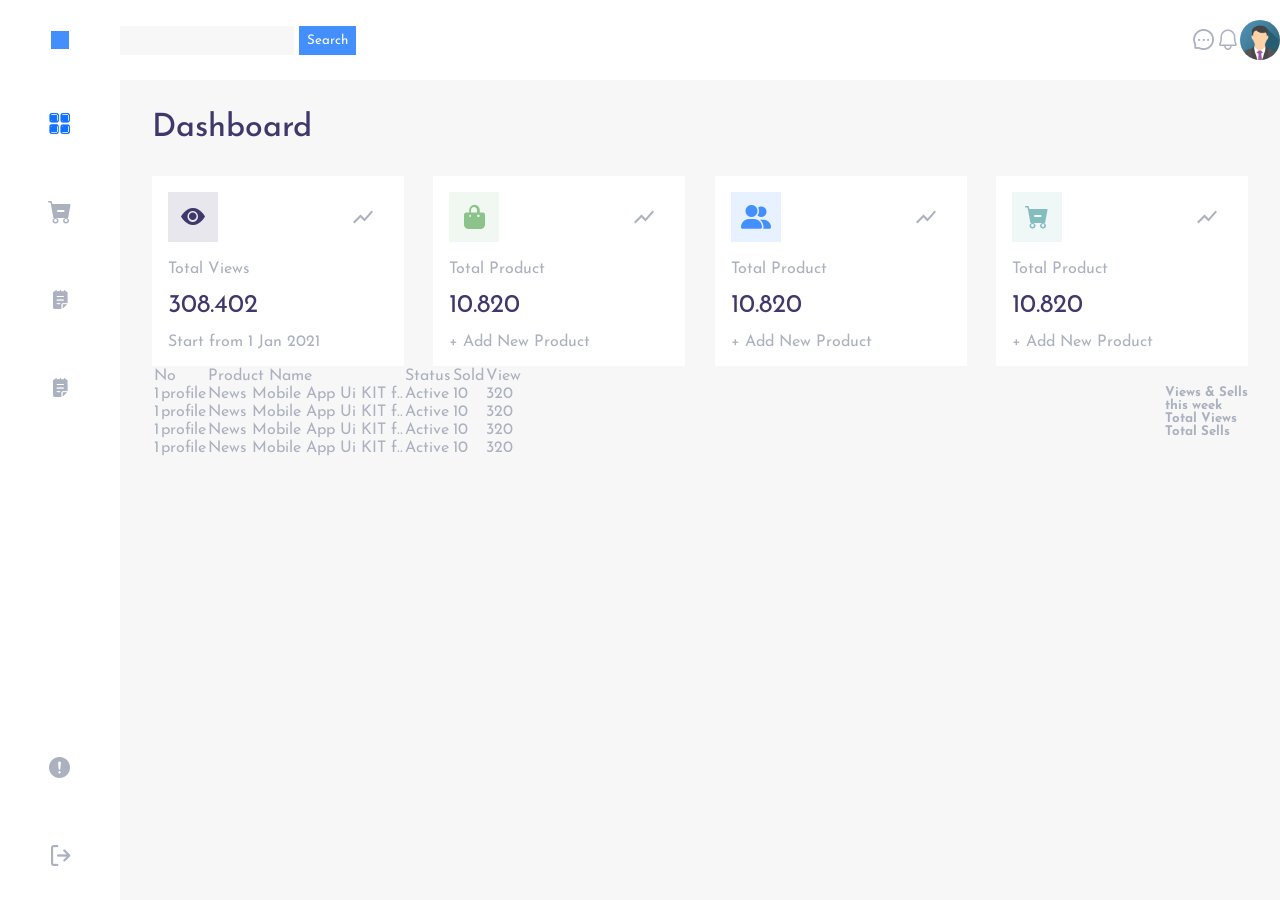
==== scss/index.html @ 27026cfd "feat:scss dashboard" ====
<!DOCTYPE html>
<html lang="en">

<head>
    <meta charset="UTF-8">
    <meta http-equiv="X-UA-Compatible" content="IE=edge">
    <meta name="viewport" content="width=device-width, initial-scale=1.0">
    <title>Scss</title>
    <link rel="stylesheet" href="./assets/icons/style.css">
    <link rel="stylesheet" href="./assets/css/style.css">

</head>

<body>
    <div class="container h-100 w-100 colum overflow-hidden">
        <!-- header:start -->
        <header class="header row align-center space-between">
            <div class="header-brand row align-center">
                <div class="logo row align-center justify-center">
                    <span class="icons icon-stop2"></span>
                </div>
                <div class="search">
                    <div class="search-input">
                        <input type="search" class="input">
                        <button class="button search-button" type="button">Search</button>
                    </div>
                </div>
            </div>
            <div class="header-profile row align-center">
                <span class="icons icon-message"></span>
                <span class="icons icon-bell"></span>
                <figure class="avtar overflow-hidden row align-center">
                    <img src="./assets/images/img_avatar.png" alt="user_profile">
                </figure>
                <span></span>
            </div>
        </header>
        <!-- header:start -->

        <div class="content-wrapper flex-grow-1 row">
            <!-- sidebar:start -->  
            <input type="checkbox" id="chekbox" style="display: none;">
            <aside class="sidebar h-100">
                <!-- navbar:start -->
                <nav class="navbar colum align-center space-between h-100">
                    <ul class="navbar-itmes flex-grow-1 w-100">
                        <li class="list-item">
                            <a href="#"  class="nav-link">
                                <span class="icons icon-radix-icons_dashboard"></span>
                            </a>
                        </li>
                        <li class="list-item">
                            <a href="#"  class="nav-link">
                                <span class="icons icon-cart"></span>
                            </a>
                        </li>
                        <li class="list-item">
                            <a href="#"  class="nav-link">
                                <span class="icons icon-notepad"></span>
                            </a>
                        </li>
                        <li class="list-item">
                            <a href="#"  class="nav-link">
                                <span class="icons icon-notepad"></span>
                            </a>
                        </li>
                    </ul>
                    <ul class="sign-out ">
                        <li>
                            <a href="#"  class="nav-link">
                                <span class="icons icon-ep_warning-filled"></span>
                            </a>
                        </li>
                        <li>
                            <a href="#"  class="nav-link">
                                <span class="icons icon-sign-out"></span>
                            </a>
                        </li>
                    </ul>
                </nav>
                <!-- navbar:end -->


            </aside>
            <!-- sidebar:end -->

            <!-- main:start -->
            <div class="main-content flex-grow-1 colum">
                <h2 class="title">Dashboard</h2>
                <!-- card-view-start -->
                <div class="card-view row align-center space-between wrap">
                    <!-- card1:start -->
                    <div class="card-wrapper">
                        <div class="row align-center space-between">
                            <span class="card-icon icon-bi_eye-fill icon-secondary">

                            </span>
                            <span class="card-icon icon-show_chart">
                                
                            </span>
                        </div>
                        <h5 class="card-title">
                            Total Views
                        </h5>
                        <h3 class="card-counter">
                            308.402
                        </h3>
                        <p class="card-details">
                            Start from 1 Jan 2021 
                        </p>
                    </div>
                    <!-- card1:end -->
                    
                    <!-- card2:start -->
                    <div class="card-wrapper">
                        <div class="row align-center space-between">
                            <span class="card-icon icon-shopping-bag icon-warning">

                            </span>
                            <span class="card-icon icon-show_chart">
                                
                            </span>
                        </div>
                        <h5 class="card-title">
                            Total Product
                        </h5>
                        <h3 class="card-counter">
                            10.820
                        </h3>
                        <p class="card-details">
                           + Add New Product
                        </p>
                    </div>
                    <!-- card2:end -->

                    <!-- card3:start -->
                    <div class="card-wrapper">
                        <div class="row align-center space-between">
                            <span class="card-icon icon-user-group icon-success ">

                            </span>
                            <span class="card-icon icon-show_chart">
                                
                            </span>
                        </div>
                        <h5 class="card-title">
                            Total Product
                        </h5>
                        <h3 class="card-counter">
                            10.820
                        </h3>
                        <p class="card-details">
                           + Add New Product
                        </p>
                    </div>
                    <!-- card3:end -->

                    <!-- card4:start -->
                    <div class="card-wrapper">
                        <div class="row align-center space-between">
                            <span class="card-icon icon-cart icon-info">

                            </span>
                            <span class="card-icon icon-show_chart">
                                
                            </span>
                        </div>
                        <h5 class="card-title">
                            Total Product
                        </h5>
                        <h3 class="card-counter">
                            10.820
                        </h3>
                        <p class="card-details">
                            + Add New Product
                        </p>
                    </div>
                    <!-- card4:end -->
                </div>
                <!-- card-view-end -->

                <!-- analysis-view-start -->
                <div class="analysis-view row align-center space-between">
                    <!-- table:start -->
                    <div class="table">
                        <table>
                            <thead>
                                <tr>
                                    <td colspan="2">No</td>
                                    <td>Product Name</td>
                                    <td>Status</td>
                                    <td>Sold</td>
                                    <td>View</td>
                                </tr>
                            </thead>
                            <tbody>
                                <tr>
                                    <td>1</td>
                                    <td>profile</td>
                                    <td>News Mobile App Ui KIT f..</td>
                                    <td>Active</td>
                                    <td>10</td>
                                    <td>320</td>
                                </tr>
                                <tr>
                                    <td>1</td>
                                    <td>profile</td>
                                    <td>News Mobile App Ui KIT f..</td>
                                    <td>Active</td>
                                    <td>10</td>
                                    <td>320</td>
                                </tr>
                                <tr>
                                    <td>1</td>
                                    <td>profile</td>
                                    <td>News Mobile App Ui KIT f..</td>
                                    <td>Active</td>
                                    <td>10</td>
                                    <td>320</td>
                                </tr>
                                <tr>
                                    <td>1</td>
                                    <td>profile</td>
                                    <td>News Mobile App Ui KIT f..</td>
                                    <td>Active</td>
                                    <td>10</td>
                                    <td>320</td>
                                </tr>
                            </tbody>
                        </table>
                    </div>
                    <!-- table:end -->
                    <div class="analysis-graph">
                        <div class="graph-details">
                            <h5>Views & Sells</h5>
                            <h5>this week</h5>
                        </div> 
                        <div class="graph-info">
                            <h5><span></span>Total Views</h5>
                            <h5><span></span>Total Sells</h5>
                        </div>  
                        <div class="graph-display row">
                            <div class="line"></div>
                            <div class="line"></div>
                            <div class="line"></div>
                            <div class="line"></div>
                            <div class="line"></div>
                            <div class="line"></div>
                            <div class="line"></div>
                        </div> 
                    </div>


                </div>
                <!-- analysis-view-end -->

            </div>
            <!-- main:end -->
        </div>

    </div>
</body>

</html>
---- scss/assets/icons/style.css ----
@font-face {
  font-family: 'app';
  src:  url('fonts/app.eot?m1hwdb');
  src:  url('fonts/app.eot?m1hwdb#iefix') format('embedded-opentype'),
    url('fonts/app.ttf?m1hwdb') format('truetype'),
    url('fonts/app.woff?m1hwdb') format('woff'),
    url('fonts/app.svg?m1hwdb#app') format('svg');
  font-weight: normal;
  font-style: normal;
  font-display: block;
}

[class^="icon-"], [class*=" icon-"] {
  /* use !important to prevent issues with browser extensions that change fonts */
  font-family: 'app' !important;
  speak: never;
  font-style: normal;
  font-weight: normal;
  font-variant: normal;
  text-transform: none;
  line-height: 1;

  /* Better Font Rendering =========== */
  -webkit-font-smoothing: antialiased;
  -moz-osx-font-smoothing: grayscale;
}

.icon-bell:before {
  content: "\e901";
}
.icon-bi_eye-fill:before {
  content: "\e902";
}
.icon-cart:before {
  content: "\e903";
}
.icon-ci_settings-filled:before {
  content: "\e904";
}
.icon-ep_warning-filled:before {
  content: "\e905";
}
.icon-message:before {
  content: "\e906";
}
.icon-notepad:before {
  content: "\e907";
}
.icon-radix-icons_dashboard:before {
  content: "\e908";
  color: #1271ff;
}
.icon-shopping-bag:before {
  content: "\e909";
}
.icon-sign-out:before {
  content: "\e90a";
}
.icon-user-group:before {
  content: "\e90b";
}
.icon-show_chart:before {
  content: "\e900";
}
.icon-stop2:before {
  content: "\ea1e";
}
---- scss/assets/css/style.css ----
@import url("https://fonts.googleapis.com/css2?family=Josefin+Sans:wght@400;500;700&display=swap");
*, ::after, ::before {
  margin: 0;
  padding: 0;
  -webkit-box-sizing: border-box;
          box-sizing: border-box;
}

html, body {
  height: 100%;
  width: 100%;
}

body {
  font-family: "Josefin Sans", sans-serif;
  font-size: 1rem;
  color: #abb1bf;
  font-weight: 400;
}

ul {
  padding: 0;
  list-style: none;
}

ul a {
  text-decoration: none;
}

.row {
  display: -webkit-box;
  display: -ms-flexbox;
  display: flex;
  -webkit-box-orient: horizontal;
  -webkit-box-direction: normal;
      -ms-flex-direction: row;
          flex-direction: row;
}

.colum {
  display: -webkit-box;
  display: -ms-flexbox;
  display: flex;
  -webkit-box-orient: vertical;
  -webkit-box-direction: normal;
      -ms-flex-direction: column;
          flex-direction: column;
}

.align-center {
  -webkit-box-align: center;
      -ms-flex-align: center;
          align-items: center;
}

.justify-center {
  -webkit-box-pack: center;
      -ms-flex-pack: center;
          justify-content: center;
}

.space-between {
  -webkit-box-pack: justify;
      -ms-flex-pack: justify;
          justify-content: space-between;
}

.flex-grow-1 {
  -webkit-box-flex: 1;
      -ms-flex-positive: 1;
          flex-grow: 1;
}

.wrap {
  -ms-flex-wrap: wrap;
      flex-wrap: wrap;
}

.h-100 {
  height: 100%;
}

.w-100 {
  width: 100%;
}

.mb-1 {
  margin-bottom: 1rem;
}

.overflow-hidden {
  overflow: hidden;
}

.vertical-scroll {
  overflow-x: hidden;
  overflow-y: auto;
}

.horizontal-scroll {
  overflow-y: hidden;
  overflow-x: auto;
}

.text-primary {
  color: #abb1bf;
}

.text-secondary {
  color: #3f386c;
}

.text-white {
  color: #ffffff;
}

.text-success {
  color: #438ffe;
}

.text-info {
  color: #83bdbe;
}

.text-warning {
  color: #8bc38a;
}

.icon-primary {
  color: #abb1bf;
  background-color: rgba(171, 177, 191, 0.12);
}

.icon-secondary {
  color: #3f386c;
  background-color: rgba(63, 56, 108, 0.12);
}

.icon-white {
  color: #ffffff;
  background-color: rgba(255, 255, 255, 0.12);
}

.icon-success {
  color: #438ffe;
  background-color: rgba(67, 143, 254, 0.12);
}

.icon-info {
  color: #83bdbe;
  background-color: rgba(131, 189, 190, 0.12);
}

.icon-warning {
  color: #8bc38a;
  background-color: rgba(139, 195, 138, 0.12);
}

.button {
  color: #ffffff;
  background-color: #438ffe;
  padding: 0.5rem;
  border-radius: 0;
  border: none;
  font-family: "Josefin Sans", sans-serif;
}

.input {
  padding: 0.5rem;
  border: none;
  background-color: #f7f7f7;
  font-family: "Josefin Sans", sans-serif;
}

.input:focus-visible {
  outline: none;
}

.card-wrapper {
  width: 23%;
  padding: 1rem;
  background-color: #ffffff;
}

.card-wrapper .card-icon {
  display: -webkit-box;
  display: -ms-flexbox;
  display: flex;
  -webkit-box-align: center;
      -ms-flex-align: center;
          align-items: center;
  -webkit-box-pack: center;
      -ms-flex-pack: center;
          justify-content: center;
  font-size: 1.5rem;
  height: 50px;
  width: 50px;
  margin-bottom: 1.2rem;
}

.card-wrapper .card-title {
  font-size: 1rem;
  color: #abb1bf;
  font-weight: 400;
  margin-bottom: 1rem;
}

.card-wrapper .card-counter {
  font-size: 1.6rem;
  font-weight: 400;
  color: #3f386c;
  margin-bottom: 1rem;
}

.header {
  height: 80px;
  background-color: #ffffff;
}

.header .logo {
  width: 120px;
  color: #438ffe;
}

.header .avtar {
  height: 40px;
  width: 40px;
  border-radius: 50%;
}

.header .avtar img {
  height: 100%;
  width: auto;
}

.header .icons {
  font-size: 1.5rem;
}

.main-content {
  background-color: #f7f7f7;
  padding: 2rem;
}

.main-content .title {
  font-size: 2rem;
  font-weight: 500;
  color: #3f386c;
  margin-bottom: 2rem;
}

.sidebar {
  -ms-flex-preferred-size: 120px;
      flex-basis: 120px;
}

.sidebar .nav-link {
  display: -webkit-box;
  display: -ms-flexbox;
  display: flex;
  -webkit-box-align: center;
      -ms-flex-align: center;
          align-items: center;
  -webkit-box-pack: center;
      -ms-flex-pack: center;
          justify-content: center;
  padding: 2rem 0rem;
}

.sidebar .icons {
  color: #abb1bf;
  font-size: 1.5rem;
}
/*# sourceMappingURL=style.css.map */
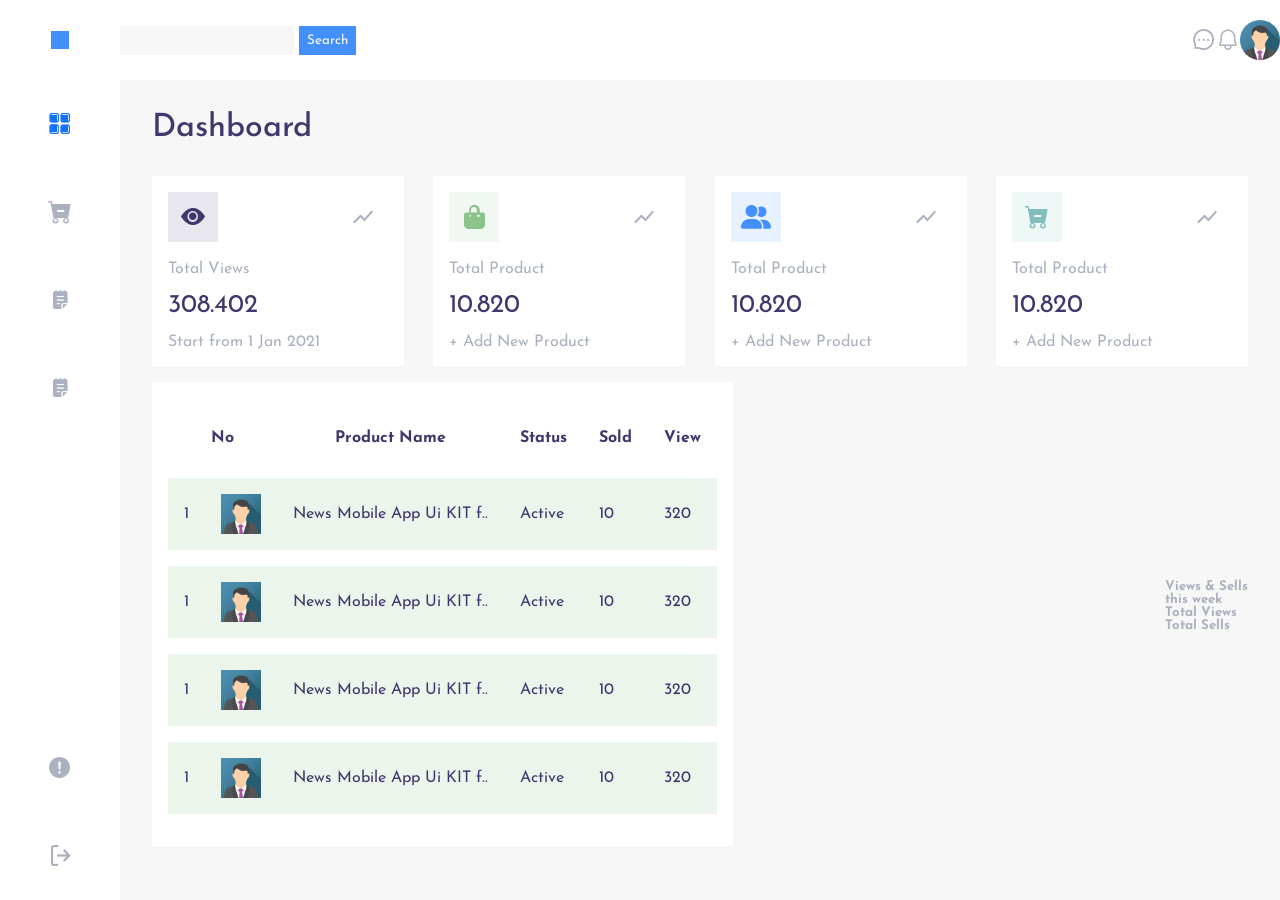
==== commit 1a7f7148: "feat:scss dashboard" ====
--- a/scss/index.html
+++ b/scss/index.html
@@ -37,13 +37,13 @@
         </header>
         <!-- header:start -->
 
-        <div class="content-wrapper flex-grow-1 row">
+        <div class="content-wrapper flex-grow-1 row overflow-hidden">
             <!-- sidebar:start -->  
             <input type="checkbox" id="chekbox" style="display: none;">
             <aside class="sidebar h-100">
                 <!-- navbar:start -->
-                <nav class="navbar colum align-center space-between h-100">
-                    <ul class="navbar-itmes flex-grow-1 w-100">
+                <nav class="navbar colum align-center space-between h-100 ">
+                    <ul class="navbar-itmes flex-grow-1 w-100 vertical-scroll">
                         <li class="list-item">
                             <a href="#"  class="nav-link">
                                 <span class="icons icon-radix-icons_dashboard"></span>
@@ -85,7 +85,7 @@
             <!-- sidebar:end -->
 
             <!-- main:start -->
-            <div class="main-content flex-grow-1 colum">
+            <div class="main-content flex-grow-1 colum vertical-scroll">
                 <h2 class="title">Dashboard</h2>
                 <!-- card-view-start -->
                 <div class="card-view row align-center space-between wrap">
@@ -180,47 +180,47 @@
                 <!-- card-view-end -->
 
                 <!-- analysis-view-start -->
-                <div class="analysis-view row align-center space-between">
+                <div class="analysis-view row align-center space-between vertical-scroll">
                     <!-- table:start -->
-                    <div class="table">
-                        <table>
-                            <thead>
-                                <tr>
-                                    <td colspan="2">No</td>
-                                    <td>Product Name</td>
-                                    <td>Status</td>
-                                    <td>Sold</td>
-                                    <td>View</td>
+                    <div>
+                        <table class="table">
+                            <thead class="heading">
+                                <tr>
+                                    <th colspan="2">No</th>
+                                    <th>Product Name</th>
+                                    <th>Status</th>
+                                    <th>Sold</th>
+                                    <th>View</th>
                                 </tr>
                             </thead>
                             <tbody>
                                 <tr>
                                     <td>1</td>
-                                    <td>profile</td>
-                                    <td>News Mobile App Ui KIT f..</td>
-                                    <td>Active</td>
-                                    <td>10</td>
-                                    <td>320</td>
-                                </tr>
-                                <tr>
-                                    <td>1</td>
-                                    <td>profile</td>
-                                    <td>News Mobile App Ui KIT f..</td>
-                                    <td>Active</td>
-                                    <td>10</td>
-                                    <td>320</td>
-                                </tr>
-                                <tr>
-                                    <td>1</td>
-                                    <td>profile</td>
-                                    <td>News Mobile App Ui KIT f..</td>
-                                    <td>Active</td>
-                                    <td>10</td>
-                                    <td>320</td>
-                                </tr>
-                                <tr>
-                                    <td>1</td>
-                                    <td>profile</td>
+                                    <td ><figure class="cell-profile"><img src="./assets/images/img_avatar.png" alt="user_profile"></figure></td>
+                                    <td>News Mobile App Ui KIT f..</td>
+                                    <td>Active</td>
+                                    <td>10</td>
+                                    <td>320</td>
+                                </tr>
+                                <tr>
+                                    <td>1</td>
+                                    <td ><figure class="cell-profile"><img src="./assets/images/img_avatar.png" alt="user_profile"></figure></td>
+                                    <td>News Mobile App Ui KIT f..</td>
+                                    <td>Active</td>
+                                    <td>10</td>
+                                    <td>320</td>
+                                </tr>
+                                <tr>
+                                    <td>1</td>
+                                    <td ><figure class="cell-profile"><img src="./assets/images/img_avatar.png" alt="user_profile"></figure></td>
+                                    <td>News Mobile App Ui KIT f..</td>
+                                    <td>Active</td>
+                                    <td>10</td>
+                                    <td>320</td>
+                                </tr>
+                                <tr>
+                                    <td>1</td>
+                                    <td ><figure class="cell-profile"><img src="./assets/images/img_avatar.png" alt="user_profile"></figure></td>
                                     <td>News Mobile App Ui KIT f..</td>
                                     <td>Active</td>
                                     <td>10</td>
--- a/scss/assets/css/style.css
+++ b/scss/assets/css/style.css
@@ -212,6 +212,34 @@
   margin-bottom: 1rem;
 }
 
+.table {
+  margin-top: 1rem;
+  color: #3f386c;
+  background-color: #ffffff;
+  padding: 1rem;
+  border-radius: 0;
+  border-spacing: 0 1rem;
+}
+
+.table th, .table td {
+  padding: 1rem;
+}
+
+.table td {
+  background-color: rgba(139, 195, 138, 0.16);
+}
+
+.table .cell-profile {
+  height: 40px;
+  width: 40px;
+  overflow: hidden;
+}
+
+.table .cell-profile img {
+  max-width: 100%;
+  height: auto;
+}
+
 .header {
   height: 80px;
   background-color: #ffffff;
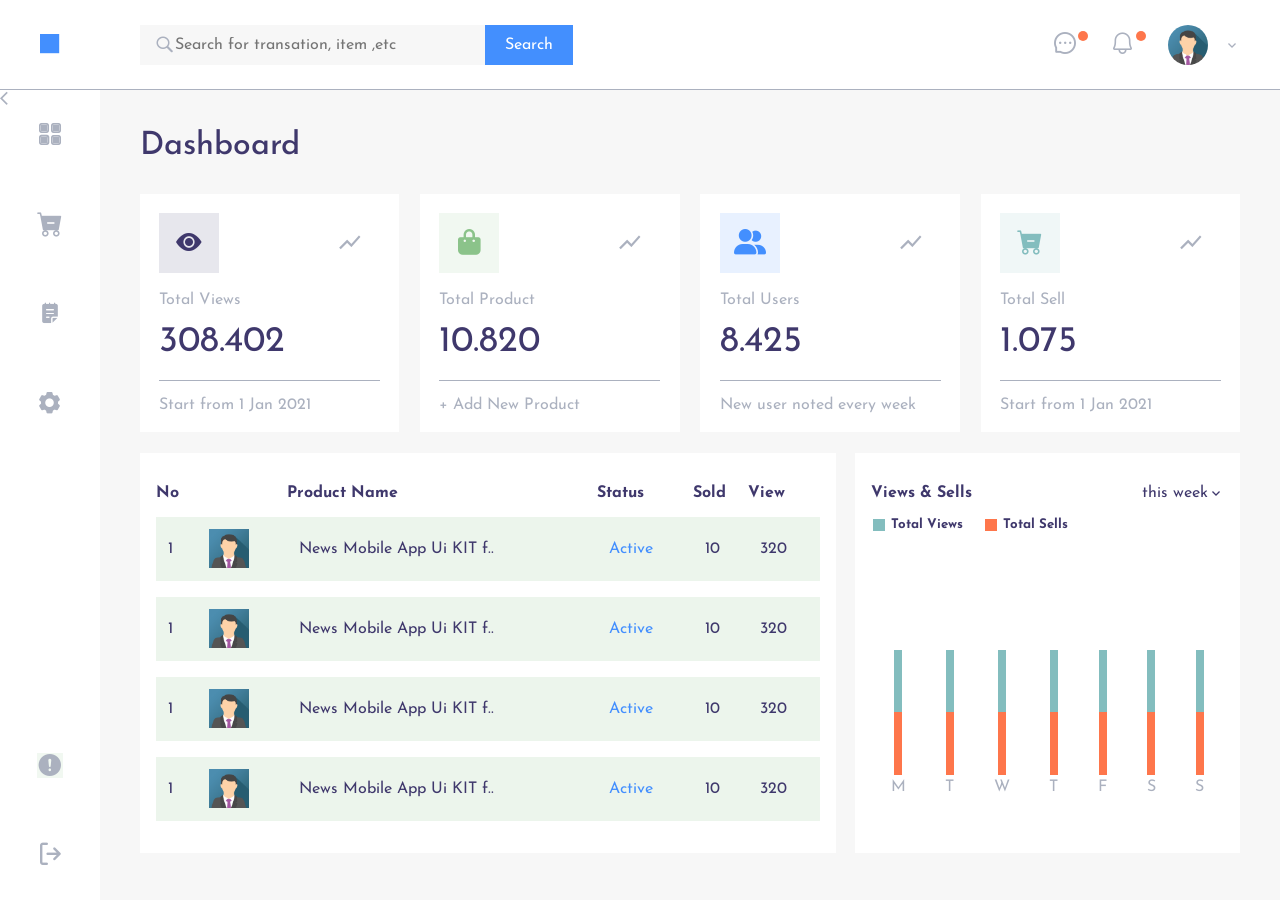
==== commit a059380c: "feat:dashboard-scss" ====
--- a/scss/index.html
+++ b/scss/index.html
@@ -12,67 +12,74 @@
 </head>
 
 <body>
-    <div class="container h-100 w-100 colum overflow-hidden">
+    <div class="main-wrapper h-100 w-100 colum overflow-hidden">
         <!-- header:start -->
-        <header class="header row align-center space-between">
-            <div class="header-brand row align-center">
-                <div class="logo row align-center justify-center">
-                    <span class="icons icon-stop2"></span>
+        <header class="header row align-center">
+            <div class="header-brand row align-center logo justify-center">
+                <span class="icons icon-stop2"></span>
+            </div>
+            <div class="header-content row align-center space-between flex-grow-1">
+                <div class="search">
+                    <div class="search-input row align-center">
+                        <span class="search-icon icon-search"></span>
+                        <input type="search" class="input" placeholder="Search for transation, item ,etc ">
+                        <button class="button search-button" type="button">Search</button>
+                    </div>
                 </div>
-                <div class="search">
-                    <div class="search-input">
-                        <input type="search" class="input">
-                        <button class="button search-button" type="button">Search</button>
-                    </div>
+                <div class="header-profile row align-center">
+                    <a href="#" class="notification">
+                        <span class="icons icon-message"></span>
+                    </a>
+                    <a href="#" class="notification">
+                        <span class="icons icon-bell"></span>
+                    </a>
+                    <figure class="avtar overflow-hidden row align-center">
+                        <img src="./assets/images/img_avatar.png" alt="user_profile">
+                    </figure>
+                    <span class="icon-keyboard_arrow_down"></span>
                 </div>
             </div>
-            <div class="header-profile row align-center">
-                <span class="icons icon-message"></span>
-                <span class="icons icon-bell"></span>
-                <figure class="avtar overflow-hidden row align-center">
-                    <img src="./assets/images/img_avatar.png" alt="user_profile">
-                </figure>
-                <span></span>
-            </div>
+
         </header>
         <!-- header:start -->
 
         <div class="content-wrapper flex-grow-1 row overflow-hidden">
-            <!-- sidebar:start -->  
+            <!-- sidebar:start -->
             <input type="checkbox" id="chekbox" style="display: none;">
             <aside class="sidebar h-100">
+                <label class="click-toggle" for="chekbox"><span class="icon-arrow_back"></span></label>
                 <!-- navbar:start -->
                 <nav class="navbar colum align-center space-between h-100 ">
                     <ul class="navbar-itmes flex-grow-1 w-100 vertical-scroll">
                         <li class="list-item">
-                            <a href="#"  class="nav-link">
-                                <span class="icons icon-radix-icons_dashboard"></span>
+                            <a href="#" class="nav-link">
+                                <span class="icons icon-dashboard-brand"></span>
                             </a>
                         </li>
                         <li class="list-item">
-                            <a href="#"  class="nav-link">
+                            <a href="#" class="nav-link">
                                 <span class="icons icon-cart"></span>
                             </a>
                         </li>
                         <li class="list-item">
-                            <a href="#"  class="nav-link">
+                            <a href="#" class="nav-link">
                                 <span class="icons icon-notepad"></span>
                             </a>
                         </li>
                         <li class="list-item">
-                            <a href="#"  class="nav-link">
-                                <span class="icons icon-notepad"></span>
+                            <a href="#" class="nav-link">
+                                <span class="icons icon-settings"></span>
                             </a>
                         </li>
                     </ul>
                     <ul class="sign-out ">
                         <li>
-                            <a href="#"  class="nav-link">
-                                <span class="icons icon-ep_warning-filled"></span>
+                            <a href="#" class="nav-link">
+                                <span class="icons icon-warning"></span>
                             </a>
                         </li>
                         <li>
-                            <a href="#"  class="nav-link">
+                            <a href="#" class="nav-link">
                                 <span class="icons icon-sign-out"></span>
                             </a>
                         </li>
@@ -88,105 +95,114 @@
             <div class="main-content flex-grow-1 colum vertical-scroll">
                 <h2 class="title">Dashboard</h2>
                 <!-- card-view-start -->
-                <div class="card-view row align-center space-between wrap">
+                <div class="card-view row align-center wrap">
                     <!-- card1:start -->
                     <div class="card-wrapper">
-                        <div class="row align-center space-between">
-                            <span class="card-icon icon-bi_eye-fill icon-secondary">
-
-                            </span>
-                            <span class="card-icon icon-show_chart">
-                                
-                            </span>
+                        <div class="card card-secondary">
+                            <div class="row align-center space-between">
+                                <span class="card-icon icon-eye icon-secondary">
+
+                                </span>
+                                <span class="card-icon icon-show_chart">
+
+                                </span>
+                            </div>
+                            <h5 class="card-title">
+                                Total Views
+                            </h5>
+                            <h3 class="card-counter">
+                                308.402
+                            </h3>
+                            <p class="card-details">
+                                Start from 1 Jan 2021
+                            </p>
                         </div>
-                        <h5 class="card-title">
-                            Total Views
-                        </h5>
-                        <h3 class="card-counter">
-                            308.402
-                        </h3>
-                        <p class="card-details">
-                            Start from 1 Jan 2021 
-                        </p>
                     </div>
                     <!-- card1:end -->
-                    
+
                     <!-- card2:start -->
                     <div class="card-wrapper">
-                        <div class="row align-center space-between">
-                            <span class="card-icon icon-shopping-bag icon-warning">
-
-                            </span>
-                            <span class="card-icon icon-show_chart">
-                                
-                            </span>
+                        <div class="card card-warning">
+                            <div class="row align-center space-between">
+                                <span class="card-icon icon-shopping-bag icon-warning">
+
+                                </span>
+                                <span class="card-icon icon-show_chart">
+
+                                </span>
+                            </div>
+                            <h5 class="card-title">
+                                Total Product
+                            </h5>
+                            <h3 class="card-counter">
+                                10.820
+                            </h3>
+                            <p class="card-details">
+                                + Add New Product
+                            </p>
                         </div>
-                        <h5 class="card-title">
-                            Total Product
-                        </h5>
-                        <h3 class="card-counter">
-                            10.820
-                        </h3>
-                        <p class="card-details">
-                           + Add New Product
-                        </p>
                     </div>
                     <!-- card2:end -->
 
                     <!-- card3:start -->
                     <div class="card-wrapper">
-                        <div class="row align-center space-between">
-                            <span class="card-icon icon-user-group icon-success ">
-
-                            </span>
-                            <span class="card-icon icon-show_chart">
-                                
-                            </span>
+                        <div class="card card-success">
+                            <div class="row align-center space-between">
+                                <span class="card-icon icon-user-group icon-success ">
+
+                                </span>
+                                <span class="card-icon icon-show_chart">
+
+                                </span>
+                            </div>
+                            <h5 class="card-title">
+                                Total Users
+                            </h5>
+                            <h3 class="card-counter">
+                                8.425
+                            </h3>
+                            <p class="card-details">
+                                New user noted every week
+                            </p>
                         </div>
-                        <h5 class="card-title">
-                            Total Product
-                        </h5>
-                        <h3 class="card-counter">
-                            10.820
-                        </h3>
-                        <p class="card-details">
-                           + Add New Product
-                        </p>
                     </div>
                     <!-- card3:end -->
 
                     <!-- card4:start -->
                     <div class="card-wrapper">
-                        <div class="row align-center space-between">
-                            <span class="card-icon icon-cart icon-info">
-
-                            </span>
-                            <span class="card-icon icon-show_chart">
-                                
-                            </span>
+                        <div class="card card-info">
+                            <div class="row align-center space-between">
+                                <span class="card-icon icon-cart icon-info">
+
+                                </span>
+                                <span class="card-icon icon-show_chart">
+
+                                </span>
+                            </div>
+                            <h5 class="card-title">
+                                Total Sell
+                            </h5>
+                            <h3 class="card-counter">
+                                1.075
+                            </h3>
+                            <p class="card-details">
+                                Start from 1 Jan 2021
+                            </p>
                         </div>
-                        <h5 class="card-title">
-                            Total Product
-                        </h5>
-                        <h3 class="card-counter">
-                            10.820
-                        </h3>
-                        <p class="card-details">
-                            + Add New Product
-                        </p>
                     </div>
                     <!-- card4:end -->
                 </div>
                 <!-- card-view-end -->
 
                 <!-- analysis-view-start -->
-                <div class="analysis-view row align-center space-between vertical-scroll">
+                <div class="analysis-view row vertical-scroll w-100">
                     <!-- table:start -->
-                    <div>
-                        <table class="table">
+                    <div class="table-inner">
+                        <table class="table w-100">
                             <thead class="heading">
                                 <tr>
-                                    <th colspan="2">No</th>
+                                    <th>No</th>
+                                    <th></th>
                                     <th>Product Name</th>
                                     <th>Status</th>
                                     <th>Sold</th>
@@ -196,33 +212,45 @@
                             <tbody>
                                 <tr>
                                     <td>1</td>
-                                    <td ><figure class="cell-profile"><img src="./assets/images/img_avatar.png" alt="user_profile"></figure></td>
+                                    <td>
+                                        <figure class="cell-profile"><img src="./assets/images/img_avatar.png"
+                                                alt="user_profile"></figure>
+                                    </td>
                                     <td>News Mobile App Ui KIT f..</td>
-                                    <td>Active</td>
+                                    <td class="active">Active</td>
                                     <td>10</td>
                                     <td>320</td>
                                 </tr>
                                 <tr>
                                     <td>1</td>
-                                    <td ><figure class="cell-profile"><img src="./assets/images/img_avatar.png" alt="user_profile"></figure></td>
+                                    <td>
+                                        <figure class="cell-profile"><img src="./assets/images/img_avatar.png"
+                                                alt="user_profile"></figure>
+                                    </td>
                                     <td>News Mobile App Ui KIT f..</td>
-                                    <td>Active</td>
+                                    <td class="active">Active</td>
                                     <td>10</td>
                                     <td>320</td>
                                 </tr>
                                 <tr>
                                     <td>1</td>
-                                    <td ><figure class="cell-profile"><img src="./assets/images/img_avatar.png" alt="user_profile"></figure></td>
+                                    <td>
+                                        <figure class="cell-profile"><img src="./assets/images/img_avatar.png"
+                                                alt="user_profile"></figure>
+                                    </td>
                                     <td>News Mobile App Ui KIT f..</td>
-                                    <td>Active</td>
+                                    <td class="active">Active</td>
                                     <td>10</td>
                                     <td>320</td>
                                 </tr>
                                 <tr>
                                     <td>1</td>
-                                    <td ><figure class="cell-profile"><img src="./assets/images/img_avatar.png" alt="user_profile"></figure></td>
+                                    <td>
+                                        <figure class="cell-profile"><img src="./assets/images/img_avatar.png"
+                                                alt="user_profile"></figure>
+                                    </td>
                                     <td>News Mobile App Ui KIT f..</td>
-                                    <td>Active</td>
+                                    <td class="active">Active</td>
                                     <td>10</td>
                                     <td>320</td>
                                 </tr>
@@ -230,25 +258,66 @@
                         </table>
                     </div>
                     <!-- table:end -->
-                    <div class="analysis-graph">
-                        <div class="graph-details">
-                            <h5>Views & Sells</h5>
-                            <h5>this week</h5>
-                        </div> 
-                        <div class="graph-info">
-                            <h5><span></span>Total Views</h5>
-                            <h5><span></span>Total Sells</h5>
-                        </div>  
-                        <div class="graph-display row">
-                            <div class="line"></div>
-                            <div class="line"></div>
-                            <div class="line"></div>
-                            <div class="line"></div>
-                            <div class="line"></div>
-                            <div class="line"></div>
-                            <div class="line"></div>
-                        </div> 
-                    </div>
+
+                    <!-- statistics:start -->
+                    
+                        <div class="statistics">
+                            <div class="statistics-details row align-center space-between">
+                                <h5 class="details">Views & Sells</h5>
+                                <p class="week-options row align-center">this week <span class="icon-keyboard_arrow_down"></span></p>
+                                
+                            </div>
+                            <div class="statistics-info row align-center">
+                                <div class="info row align-center">
+                                    <span class="icon icon-stop2"></span> 
+                                    <h5>Total Views</h5>
+                                </div>
+                                <div class="info row align-center ">
+                                    <span class="icon icon-stop2"></span>
+                                    <h5>Total Sells</h5>
+                                </div>
+                            </div>
+                            <!-- graph:start     -->
+                            <div class="statistics-graph row">
+                                <div class="grid-line">
+                                    <div class="sell"></div>
+                                    <div class="view"></div>
+                                    <p>M</p>
+                                </div>
+                                <div class="grid-line">
+                                    <div class="sell"></div>
+                                    <div class="view"></div>
+                                    <p>T</p>
+                                </div>
+                                <div class="grid-line">
+                                    <div class="sell"></div>
+                                    <div class="view"></div>
+                                    <p>W</p>
+                                </div>
+                                <div class="grid-line">
+                                    <div class="sell"></div>
+                                    <div class="view"></div>
+                                    <p>T</p>
+                                </div>
+                                <div class="grid-line">
+                                    <div class="sell"></div>
+                                    <div class="view"></div>
+                                    <p>F</p>
+                                </div>
+                                <div class="grid-line">
+                                    <div class="sell"></div>
+                                    <div class="view"></div>
+                                    <p>S</p>
+                                </div>
+                                <div class="grid-line">
+                                    <div class="sell"></div>
+                                    <div class="view"></div>
+                                    <p>S</p>
+                                </div>
+                            </div>
+                            <!-- graph:end     -->
+                        </div>        
+                  <!-- statistics:end -->
 
 
                 </div>
--- a/scss/assets/icons/style.css
+++ b/scss/assets/icons/style.css
@@ -1,10 +1,10 @@
 @font-face {
   font-family: 'app';
-  src:  url('fonts/app.eot?m1hwdb');
-  src:  url('fonts/app.eot?m1hwdb#iefix') format('embedded-opentype'),
-    url('fonts/app.ttf?m1hwdb') format('truetype'),
-    url('fonts/app.woff?m1hwdb') format('woff'),
-    url('fonts/app.svg?m1hwdb#app') format('svg');
+  src:  url('fonts/app.eot?fknw3o');
+  src:  url('fonts/app.eot?fknw3o#iefix') format('embedded-opentype'),
+    url('fonts/app.ttf?fknw3o') format('truetype'),
+    url('fonts/app.woff?fknw3o') format('woff'),
+    url('fonts/app.svg?fknw3o#app') format('svg');
   font-weight: normal;
   font-style: normal;
   font-display: block;
@@ -28,16 +28,16 @@
 .icon-bell:before {
   content: "\e901";
 }
-.icon-bi_eye-fill:before {
+.icon-eye:before {
   content: "\e902";
 }
 .icon-cart:before {
   content: "\e903";
 }
-.icon-ci_settings-filled:before {
+.icon-settings:before {
   content: "\e904";
 }
-.icon-ep_warning-filled:before {
+.icon-warning:before {
   content: "\e905";
 }
 .icon-message:before {
@@ -46,9 +46,8 @@
 .icon-notepad:before {
   content: "\e907";
 }
-.icon-radix-icons_dashboard:before {
+.icon-dashboard-brand:before {
   content: "\e908";
-  color: #1271ff;
 }
 .icon-shopping-bag:before {
   content: "\e909";
@@ -59,6 +58,21 @@
 .icon-user-group:before {
   content: "\e90b";
 }
+.icon-search:before {
+  content: "\e90c";
+}
+.icon-arrow_forward:before {
+  content: "\e90d";
+}
+.icon-arrow_back:before {
+  content: "\e90e";
+}
+.icon-keyboard_arrow_down:before {
+  content: "\e90f";
+}
+.icon-file_download:before {
+  content: "\e910";
+}
 .icon-show_chart:before {
   content: "\e900";
 }
--- a/scss/assets/css/style.css
+++ b/scss/assets/css/style.css
@@ -1,4 +1,9 @@
 @import url("https://fonts.googleapis.com/css2?family=Josefin+Sans:wght@400;500;700&display=swap");
+.card-wrapper .card, .card-wrapper .card .card-icon, .card-wrapper .card .card-title, .card-wrapper .card .card-counter, .sidebar .icons {
+  -webkit-transition: all 0.2s ease-in-out;
+  transition: all 0.2s ease-in-out;
+}
+
 *, ::after, ::before {
   margin: 0;
   padding: 0;
@@ -15,6 +20,7 @@
   font-family: "Josefin Sans", sans-serif;
   font-size: 1rem;
   color: #abb1bf;
+  background-color: #f7f7f7;
   font-weight: 400;
 }
 
@@ -23,8 +29,9 @@
   list-style: none;
 }
 
-ul a {
+a {
   text-decoration: none;
+  color: #abb1bf;
 }
 
 .row {
@@ -110,6 +117,10 @@
   color: #3f386c;
 }
 
+.text-tertiary {
+  color: #f7f7f7;
+}
+
 .text-white {
   color: #ffffff;
 }
@@ -124,6 +135,10 @@
 
 .text-warning {
   color: #8bc38a;
+}
+
+.text-danger {
+  color: #fe764b;
 }
 
 .icon-primary {
@@ -136,6 +151,11 @@
   background-color: rgba(63, 56, 108, 0.12);
 }
 
+.icon-tertiary {
+  color: #f7f7f7;
+  background-color: rgba(247, 247, 247, 0.12);
+}
+
 .icon-white {
   color: #ffffff;
   background-color: rgba(255, 255, 255, 0.12);
@@ -156,20 +176,27 @@
   background-color: rgba(139, 195, 138, 0.12);
 }
 
+.icon-danger {
+  color: #fe764b;
+  background-color: rgba(254, 118, 75, 0.12);
+}
+
 .button {
   color: #ffffff;
   background-color: #438ffe;
-  padding: 0.5rem;
+  padding: 0.75rem 1.25rem;
   border-radius: 0;
   border: none;
   font-family: "Josefin Sans", sans-serif;
+  font-size: 1rem;
 }
 
 .input {
-  padding: 0.5rem;
+  padding: 0.75rem 1.25rem;
   border: none;
   background-color: #f7f7f7;
   font-family: "Josefin Sans", sans-serif;
+  font-size: 1rem;
 }
 
 .input:focus-visible {
@@ -177,12 +204,16 @@
 }
 
 .card-wrapper {
-  width: 23%;
-  padding: 1rem;
+  width: 25%;
+  padding: 0 0.65rem;
+}
+
+.card-wrapper .card {
   background-color: #ffffff;
-}
-
-.card-wrapper .card-icon {
+  padding: 1.2rem;
+}
+
+.card-wrapper .card .card-icon {
   display: -webkit-box;
   display: -ms-flexbox;
   display: flex;
@@ -192,41 +223,168 @@
   -webkit-box-pack: center;
       -ms-flex-pack: center;
           justify-content: center;
-  font-size: 1.5rem;
-  height: 50px;
-  width: 50px;
+  font-size: 1.6rem;
+  height: 60px;
+  width: 60px;
   margin-bottom: 1.2rem;
 }
 
-.card-wrapper .card-title {
+.card-wrapper .card .card-icon:last-child {
+  background-color: transparent;
+}
+
+.card-wrapper .card .card-title {
   font-size: 1rem;
   color: #abb1bf;
   font-weight: 400;
   margin-bottom: 1rem;
 }
 
-.card-wrapper .card-counter {
-  font-size: 1.6rem;
+.card-wrapper .card .card-counter {
+  font-size: 2.25rem;
   font-weight: 400;
   color: #3f386c;
-  margin-bottom: 1rem;
+  padding-bottom: 1.2rem;
+  border-bottom: 0.01rem solid #abb1bf;
+}
+
+.card-wrapper .card .card-details {
+  padding-top: 1rem;
+}
+
+.card-primary:hover {
+  background-color: #abb1bf;
+  color: #ffffff;
+}
+
+.card-primary:hover .card-icon, .card-primary:hover .card-title, .card-primary:hover .card-counter {
+  color: #ffffff;
+  border-color: #ffffff;
+}
+
+.card-primary:hover .card-icon {
+  background-color: rgba(255, 255, 255, 0.12);
+}
+
+.card-secondary:hover {
+  background-color: #3f386c;
+  color: #ffffff;
+}
+
+.card-secondary:hover .card-icon, .card-secondary:hover .card-title, .card-secondary:hover .card-counter {
+  color: #ffffff;
+  border-color: #ffffff;
+}
+
+.card-secondary:hover .card-icon {
+  background-color: rgba(255, 255, 255, 0.12);
+}
+
+.card-tertiary:hover {
+  background-color: #f7f7f7;
+  color: #ffffff;
+}
+
+.card-tertiary:hover .card-icon, .card-tertiary:hover .card-title, .card-tertiary:hover .card-counter {
+  color: #ffffff;
+  border-color: #ffffff;
+}
+
+.card-tertiary:hover .card-icon {
+  background-color: rgba(255, 255, 255, 0.12);
+}
+
+.card-white:hover {
+  background-color: white;
+  color: #ffffff;
+}
+
+.card-white:hover .card-icon, .card-white:hover .card-title, .card-white:hover .card-counter {
+  color: #ffffff;
+  border-color: #ffffff;
+}
+
+.card-white:hover .card-icon {
+  background-color: rgba(255, 255, 255, 0.12);
+}
+
+.card-success:hover {
+  background-color: #438ffe;
+  color: #ffffff;
+}
+
+.card-success:hover .card-icon, .card-success:hover .card-title, .card-success:hover .card-counter {
+  color: #ffffff;
+  border-color: #ffffff;
+}
+
+.card-success:hover .card-icon {
+  background-color: rgba(255, 255, 255, 0.12);
+}
+
+.card-info:hover {
+  background-color: #83bdbe;
+  color: #ffffff;
+}
+
+.card-info:hover .card-icon, .card-info:hover .card-title, .card-info:hover .card-counter {
+  color: #ffffff;
+  border-color: #ffffff;
+}
+
+.card-info:hover .card-icon {
+  background-color: rgba(255, 255, 255, 0.12);
+}
+
+.card-warning:hover {
+  background-color: #8bc38a;
+  color: #ffffff;
+}
+
+.card-warning:hover .card-icon, .card-warning:hover .card-title, .card-warning:hover .card-counter {
+  color: #ffffff;
+  border-color: #ffffff;
+}
+
+.card-warning:hover .card-icon {
+  background-color: rgba(255, 255, 255, 0.12);
+}
+
+.card-danger:hover {
+  background-color: #fe764b;
+  color: #ffffff;
+}
+
+.card-danger:hover .card-icon, .card-danger:hover .card-title, .card-danger:hover .card-counter {
+  color: #ffffff;
+  border-color: #ffffff;
+}
+
+.card-danger:hover .card-icon {
+  background-color: rgba(255, 255, 255, 0.12);
+}
+
+.table-inner {
+  width: 65%;
+  padding-right: 1.2rem;
 }
 
 .table {
-  margin-top: 1rem;
   color: #3f386c;
   background-color: #ffffff;
   padding: 1rem;
   border-radius: 0;
   border-spacing: 0 1rem;
-}
-
-.table th, .table td {
-  padding: 1rem;
+  text-align: left;
 }
 
 .table td {
+  padding: 0.75rem;
   background-color: rgba(139, 195, 138, 0.16);
+}
+
+.table td.active {
+  color: #438ffe;
 }
 
 .table .cell-profile {
@@ -241,12 +399,17 @@
 }
 
 .header {
-  height: 80px;
+  height: 90px;
   background-color: #ffffff;
+  border-bottom: 0.01rem solid #abb1bf;
+}
+
+.header .header-content {
+  padding: 2.5rem;
 }
 
 .header .logo {
-  width: 120px;
+  width: 100px;
   color: #438ffe;
 }
 
@@ -254,6 +417,7 @@
   height: 40px;
   width: 40px;
   border-radius: 50%;
+  margin-right: 1rem;
 }
 
 .header .avtar img {
@@ -261,13 +425,51 @@
   width: auto;
 }
 
+.header .search-input {
+  position: relative;
+}
+
+.header .search-input .search-icon {
+  font-size: 1.5rem;
+  position: absolute;
+  top: 0.5rem;
+  right: auto;
+  bottom: auto;
+  left: 0.75rem;
+}
+
+.header .search-input .input {
+  width: 350px;
+  padding: 0.75rem 1.25rem 0.75rem 2.2rem;
+}
+
+.header .search-input .button {
+  margin-left: -0.3rem;
+}
+
 .header .icons {
-  font-size: 1.5rem;
+  font-size: 1.6rem;
+}
+
+.header .notification {
+  margin-right: 2rem;
+}
+
+.header .notification .icons::after {
+  content: '';
+  height: 10px;
+  width: 10px;
+  border-radius: 50%;
+  background-color: #fe764b;
+  position: absolute;
+  top: auto;
+  right: auto;
+  bottom: auto;
+  left: auto;
 }
 
 .main-content {
-  background-color: #f7f7f7;
-  padding: 2rem;
+  padding: 2.5rem;
 }
 
 .main-content .title {
@@ -277,9 +479,92 @@
   margin-bottom: 2rem;
 }
 
+.card-view {
+  margin: 0rem -0.65rem 1.3rem;
+}
+
+.statistics {
+  width: 35%;
+  padding: 1rem;
+  background-color: #ffffff;
+  padding: 2rem 1rem 1rem 1rem;
+  color: #3f386c;
+}
+
+.statistics-details {
+  padding-bottom: 1rem;
+}
+
+.statistics .details {
+  font-size: 1rem;
+}
+
+.statistics-info {
+  padding-bottom: 1rem;
+}
+
+.statistics-info .info {
+  font-size: 1rem;
+}
+
+.statistics-info .info:first-child {
+  margin-right: 1.25rem;
+}
+
+.statistics-info .info:first-child span {
+  color: #83bdbe;
+  margin-right: 0.25rem;
+}
+
+.statistics-info .info:last-child span {
+  color: #fe764b;
+  margin-right: 0.25rem;
+}
+
+.statistics-graph {
+  max-height: 250px;
+  height: 100%;
+  -ms-flex-pack: distribute;
+      justify-content: space-around;
+}
+
+.statistics-graph .grid-line {
+  display: -webkit-box;
+  display: -ms-flexbox;
+  display: flex;
+  -webkit-box-orient: vertical;
+  -webkit-box-direction: normal;
+      -ms-flex-direction: column;
+          flex-direction: column;
+  -webkit-box-align: center;
+      -ms-flex-align: center;
+          align-items: center;
+  -webkit-box-pack: end;
+      -ms-flex-pack: end;
+          justify-content: flex-end;
+}
+
+.statistics-graph .grid-line .sell, .statistics-graph .grid-line .view {
+  width: 0.5rem;
+  height: 25%;
+  margin: 0rem 0.25rem;
+  background-color: #83bdbe;
+}
+
+.statistics-graph .grid-line .view {
+  background-color: #fe764b;
+}
+
+.statistics-graph .grid-line p {
+  padding: 0.25rem;
+  color: #abb1bf;
+}
+
 .sidebar {
-  -ms-flex-preferred-size: 120px;
-      flex-basis: 120px;
+  -ms-flex-preferred-size: 100px;
+      flex-basis: 100px;
+  background-color: #ffffff;
+  position: relative;
 }
 
 .sidebar .nav-link {
@@ -297,6 +582,18 @@
 
 .sidebar .icons {
   color: #abb1bf;
-  font-size: 1.5rem;
+  font-size: 1.6rem;
+}
+
+.sidebar .icons:hover {
+  color: #438ffe;
+}
+
+.sidebar .click-toggle {
+  position: absolute;
+  top: auto;
+  right: auto;
+  bottom: auto;
+  left: auto;
 }
 /*# sourceMappingURL=style.css.map */
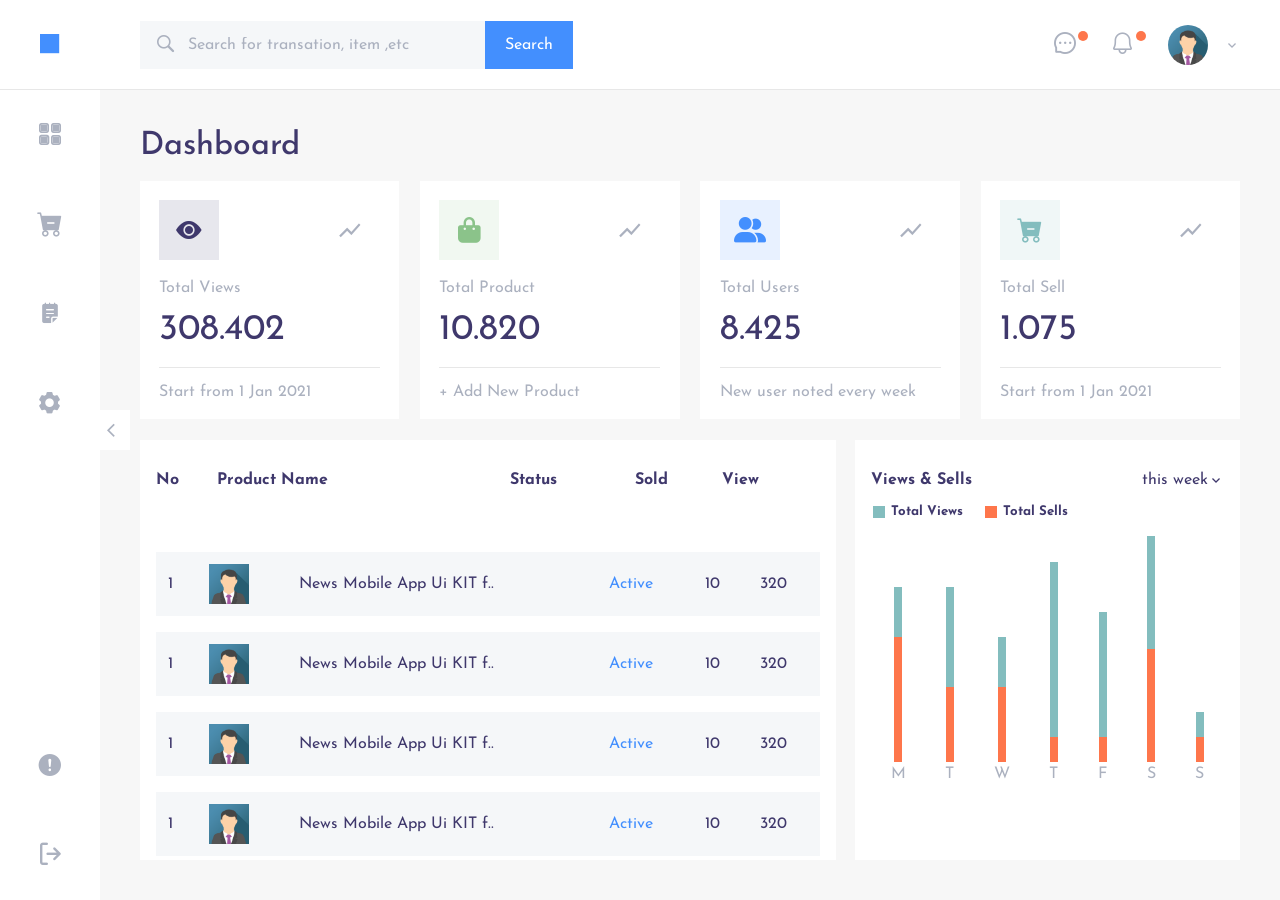
==== commit 6d2c7c8d: "feat:error solve" ====
--- a/scss/index.html
+++ b/scss/index.html
@@ -21,16 +21,16 @@
             <div class="header-content row align-center space-between flex-grow-1">
                 <div class="search">
                     <div class="search-input row align-center">
-                        <span class="search-icon icon-search"></span>
-                        <input type="search" class="input" placeholder="Search for transation, item ,etc ">
+                        <label for="input-search"><span class="search-icon icon-search"></span></label>
+                        <input type="search" class="input" placeholder="Search for transation, item ,etc" id="input-search">
                         <button class="button search-button" type="button">Search</button>
                     </div>
                 </div>
                 <div class="header-profile row align-center">
-                    <a href="#" class="notification">
+                    <a href="#" class="notification nav-link-success">
                         <span class="icons icon-message"></span>
                     </a>
-                    <a href="#" class="notification">
+                    <a href="#" class="notification nav-link-secondary">
                         <span class="icons icon-bell"></span>
                     </a>
                     <figure class="avtar overflow-hidden row align-center">
@@ -47,39 +47,38 @@
             <!-- sidebar:start -->
             <input type="checkbox" id="chekbox" style="display: none;">
             <aside class="sidebar h-100">
-                <label class="click-toggle" for="chekbox"><span class="icon-arrow_back"></span></label>
                 <!-- navbar:start -->
                 <nav class="navbar colum align-center space-between h-100 ">
                     <ul class="navbar-itmes flex-grow-1 w-100 vertical-scroll">
                         <li class="list-item">
-                            <a href="#" class="nav-link">
+                            <a href="#" class="nav-link nav-link-secondary ">
                                 <span class="icons icon-dashboard-brand"></span>
                             </a>
                         </li>
                         <li class="list-item">
-                            <a href="#" class="nav-link">
+                            <a href="#" class="nav-link nav-link-success">
                                 <span class="icons icon-cart"></span>
                             </a>
                         </li>
                         <li class="list-item">
-                            <a href="#" class="nav-link">
+                            <a href="#" class="nav-link nav-link-info">
                                 <span class="icons icon-notepad"></span>
                             </a>
                         </li>
-                        <li class="list-item">
-                            <a href="#" class="nav-link">
+                        <li class="list-item ">
+                            <a href="#" class="nav-link nav-link-warning">
                                 <span class="icons icon-settings"></span>
                             </a>
                         </li>
                     </ul>
-                    <ul class="sign-out ">
+                    <ul class="sign-out navbar-itmes ">
                         <li>
-                            <a href="#" class="nav-link">
-                                <span class="icons icon-warning"></span>
+                            <a href="#" class="nav-link nav-link-success">
+                                <span class="icons icon-warnings"></span>
                             </a>
                         </li>
                         <li>
-                            <a href="#" class="nav-link">
+                            <a href="#" class="nav-link nav-link-danger">
                                 <span class="icons icon-sign-out"></span>
                             </a>
                         </li>
@@ -89,10 +88,12 @@
 
 
             </aside>
+            <label class="click-toggle" for="chekbox"><span class="icon-arrow_back"></span></label>
+
             <!-- sidebar:end -->
 
             <!-- main:start -->
-            <div class="main-content flex-grow-1 colum vertical-scroll">
+            <div class="main-content flex-grow-1 colum">
                 <h2 class="title">Dashboard</h2>
                 <!-- card-view-start -->
                 <div class="card-view row align-center wrap">
@@ -195,7 +196,7 @@
                 <!-- card-view-end -->
 
                 <!-- analysis-view-start -->
-                <div class="analysis-view row vertical-scroll w-100">
+                <div class="analysis-view row w-100 vertical-scroll">
                     <!-- table:start -->
                     <div class="table-inner">
                         <table class="table w-100">
@@ -209,7 +210,9 @@
                                     <th>View</th>
                                 </tr>
                             </thead>
-                            <tbody>
+                        </table>
+                        <table class="table w-100">
+                            <tbody class="vertical-scroll ">
                                 <tr>
                                     <td>1</td>
                                     <td>
@@ -280,38 +283,38 @@
                             <!-- graph:start     -->
                             <div class="statistics-graph row">
                                 <div class="grid-line">
-                                    <div class="sell"></div>
-                                    <div class="view"></div>
+                                    <div class="sell h-20"></div>
+                                    <div class="view h-50"></div>
                                     <p>M</p>
                                 </div>
                                 <div class="grid-line">
-                                    <div class="sell"></div>
-                                    <div class="view"></div>
+                                    <div class="sell h-40"></div>
+                                    <div class="view h-30"></div>
                                     <p>T</p>
                                 </div>
                                 <div class="grid-line">
-                                    <div class="sell"></div>
-                                    <div class="view"></div>
+                                    <div class="sell h-20"></div>
+                                    <div class="view h-30"></div>
                                     <p>W</p>
                                 </div>
                                 <div class="grid-line">
-                                    <div class="sell"></div>
-                                    <div class="view"></div>
+                                    <div class="sell h-70"></div>
+                                    <div class="view h-10" ></div>
                                     <p>T</p>
                                 </div>
                                 <div class="grid-line">
-                                    <div class="sell"></div>
-                                    <div class="view"></div>
+                                    <div class="sell h-50"></div>
+                                    <div class="view h-10"></div>
                                     <p>F</p>
                                 </div>
                                 <div class="grid-line">
-                                    <div class="sell"></div>
-                                    <div class="view"></div>
+                                    <div class="sell h-50"></div>
+                                    <div class="view h-50"></div>
                                     <p>S</p>
                                 </div>
                                 <div class="grid-line">
-                                    <div class="sell"></div>
-                                    <div class="view"></div>
+                                    <div class="sell h-10"></div>
+                                    <div class="view h-10"></div>
                                     <p>S</p>
                                 </div>
                             </div>
--- a/scss/assets/icons/style.css
+++ b/scss/assets/icons/style.css
@@ -37,7 +37,7 @@
 .icon-settings:before {
   content: "\e904";
 }
-.icon-warning:before {
+.icon-warnings:before {
   content: "\e905";
 }
 .icon-message:before {
--- a/scss/assets/css/style.css
+++ b/scss/assets/css/style.css
@@ -1,7 +1,7 @@
 @import url("https://fonts.googleapis.com/css2?family=Josefin+Sans:wght@400;500;700&display=swap");
-.card-wrapper .card, .card-wrapper .card .card-icon, .card-wrapper .card .card-title, .card-wrapper .card .card-counter, .sidebar .icons {
-  -webkit-transition: all 0.2s ease-in-out;
-  transition: all 0.2s ease-in-out;
+.card-wrapper .card, .card-wrapper .card .card-icon, .card-wrapper .card .card-title, .card-wrapper .card .card-counter, .sidebar, .sidebar .icons, .click-toggle, .click-toggle span {
+  -webkit-transition: all 0.4s ease-in-out;
+  transition: all 0.4s ease-in-out;
 }
 
 *, ::after, ::before {
@@ -146,19 +146,35 @@
   background-color: rgba(171, 177, 191, 0.12);
 }
 
+.nav-link-primary:hover span {
+  color: #abb1bf;
+}
+
 .icon-secondary {
   color: #3f386c;
   background-color: rgba(63, 56, 108, 0.12);
 }
 
+.nav-link-secondary:hover span {
+  color: #3f386c;
+}
+
 .icon-tertiary {
   color: #f7f7f7;
   background-color: rgba(247, 247, 247, 0.12);
 }
 
+.nav-link-tertiary:hover span {
+  color: #f7f7f7;
+}
+
 .icon-white {
   color: #ffffff;
   background-color: rgba(255, 255, 255, 0.12);
+}
+
+.nav-link-white:hover span {
+  color: #ffffff;
 }
 
 .icon-success {
@@ -166,25 +182,70 @@
   background-color: rgba(67, 143, 254, 0.12);
 }
 
+.nav-link-success:hover span {
+  color: #438ffe;
+}
+
 .icon-info {
   color: #83bdbe;
   background-color: rgba(131, 189, 190, 0.12);
 }
 
+.nav-link-info:hover span {
+  color: #83bdbe;
+}
+
 .icon-warning {
   color: #8bc38a;
   background-color: rgba(139, 195, 138, 0.12);
 }
 
+.nav-link-warning:hover span {
+  color: #8bc38a;
+}
+
 .icon-danger {
   color: #fe764b;
   background-color: rgba(254, 118, 75, 0.12);
 }
 
+.nav-link-danger:hover span {
+  color: #fe764b;
+}
+
+.h-10 {
+  height: 10%;
+}
+
+.h-20 {
+  height: 20%;
+}
+
+.h-30 {
+  height: 30%;
+}
+
+.h-40 {
+  height: 40%;
+}
+
+.h-50 {
+  height: 50%;
+}
+
+.h-70 {
+  height: 70%;
+}
+
+.h-100 {
+  height: 100%;
+}
+
 .button {
+  cursor: pointer;
   color: #ffffff;
   background-color: #438ffe;
-  padding: 0.75rem 1.25rem;
+  padding: 1rem 1.25rem;
   border-radius: 0;
   border: none;
   font-family: "Josefin Sans", sans-serif;
@@ -192,15 +253,35 @@
 }
 
 .input {
-  padding: 0.75rem 1.25rem;
+  padding: 1rem 1.25rem;
   border: none;
-  background-color: #f7f7f7;
+  background-color: #f5f7f9;
   font-family: "Josefin Sans", sans-serif;
   font-size: 1rem;
 }
 
 .input:focus-visible {
   outline: none;
+}
+
+.input::-webkit-input-placeholder {
+  color: #abb1bf;
+  font-size: 1rem;
+}
+
+.input:-ms-input-placeholder {
+  color: #abb1bf;
+  font-size: 1rem;
+}
+
+.input::-ms-input-placeholder {
+  color: #abb1bf;
+  font-size: 1rem;
+}
+
+.input::placeholder {
+  color: #abb1bf;
+  font-size: 1rem;
 }
 
 .card-wrapper {
@@ -209,6 +290,7 @@
 }
 
 .card-wrapper .card {
+  cursor: pointer;
   background-color: #ffffff;
   padding: 1.2rem;
 }
@@ -245,7 +327,7 @@
   font-weight: 400;
   color: #3f386c;
   padding-bottom: 1.2rem;
-  border-bottom: 0.01rem solid #abb1bf;
+  border-bottom: 0.01rem solid #e7e7e7;
 }
 
 .card-wrapper .card .card-details {
@@ -253,6 +335,7 @@
 }
 
 .card-primary:hover {
+  cursor: pointer;
   background-color: #abb1bf;
   color: #ffffff;
 }
@@ -267,6 +350,7 @@
 }
 
 .card-secondary:hover {
+  cursor: pointer;
   background-color: #3f386c;
   color: #ffffff;
 }
@@ -281,6 +365,7 @@
 }
 
 .card-tertiary:hover {
+  cursor: pointer;
   background-color: #f7f7f7;
   color: #ffffff;
 }
@@ -295,6 +380,7 @@
 }
 
 .card-white:hover {
+  cursor: pointer;
   background-color: white;
   color: #ffffff;
 }
@@ -309,6 +395,7 @@
 }
 
 .card-success:hover {
+  cursor: pointer;
   background-color: #438ffe;
   color: #ffffff;
 }
@@ -323,6 +410,7 @@
 }
 
 .card-info:hover {
+  cursor: pointer;
   background-color: #83bdbe;
   color: #ffffff;
 }
@@ -337,6 +425,7 @@
 }
 
 .card-warning:hover {
+  cursor: pointer;
   background-color: #8bc38a;
   color: #ffffff;
 }
@@ -351,6 +440,7 @@
 }
 
 .card-danger:hover {
+  cursor: pointer;
   background-color: #fe764b;
   color: #ffffff;
 }
@@ -380,7 +470,7 @@
 
 .table td {
   padding: 0.75rem;
-  background-color: rgba(139, 195, 138, 0.16);
+  background-color: #f5f7f9;
 }
 
 .table td.active {
@@ -401,7 +491,7 @@
 .header {
   height: 90px;
   background-color: #ffffff;
-  border-bottom: 0.01rem solid #abb1bf;
+  border-bottom: 0.01rem solid #e7e7e7;
 }
 
 .header .header-content {
@@ -430,9 +520,9 @@
 }
 
 .header .search-input .search-icon {
-  font-size: 1.5rem;
+  font-size: 1.6rem;
   position: absolute;
-  top: 0.5rem;
+  top: 0.7rem;
   right: auto;
   bottom: auto;
   left: 0.75rem;
@@ -440,7 +530,7 @@
 
 .header .search-input .input {
   width: 350px;
-  padding: 0.75rem 1.25rem 0.75rem 2.2rem;
+  padding: 1rem 1.25rem 1rem 3rem;
 }
 
 .header .search-input .button {
@@ -476,7 +566,7 @@
   font-size: 2rem;
   font-weight: 500;
   color: #3f386c;
-  margin-bottom: 2rem;
+  margin-bottom: 1.2rem;
 }
 
 .card-view {
@@ -546,7 +636,6 @@
 
 .statistics-graph .grid-line .sell, .statistics-graph .grid-line .view {
   width: 0.5rem;
-  height: 25%;
   margin: 0rem 0.25rem;
   background-color: #83bdbe;
 }
@@ -565,6 +654,7 @@
       flex-basis: 100px;
   background-color: #ffffff;
   position: relative;
+  overflow: hidden;
 }
 
 .sidebar .nav-link {
@@ -585,15 +675,43 @@
   font-size: 1.6rem;
 }
 
-.sidebar .icons:hover {
-  color: #438ffe;
-}
-
-.sidebar .click-toggle {
+.click-toggle {
   position: absolute;
   top: auto;
   right: auto;
-  bottom: auto;
-  left: auto;
+  bottom: 50%;
+  left: 100px;
+  cursor: pointer;
+  height: 40px;
+  width: 30px;
+  display: -webkit-box;
+  display: -ms-flexbox;
+  display: flex;
+  -webkit-box-align: center;
+      -ms-flex-align: center;
+          align-items: center;
+  -webkit-box-pack: center;
+      -ms-flex-pack: center;
+          justify-content: center;
+  background-color: #ffffff;
+}
+
+.click-toggle span {
+  font-size: 1rem;
+}
+
+#chekbox:checked + .sidebar {
+  width: 0;
+  -ms-flex-preferred-size: 0;
+      flex-basis: 0;
+}
+
+#chekbox:checked + .sidebar ~ .click-toggle {
+  left: 0;
+}
+
+#chekbox:checked + .sidebar ~ .click-toggle span {
+  -webkit-transform: rotate(180deg);
+          transform: rotate(180deg);
 }
 /*# sourceMappingURL=style.css.map */
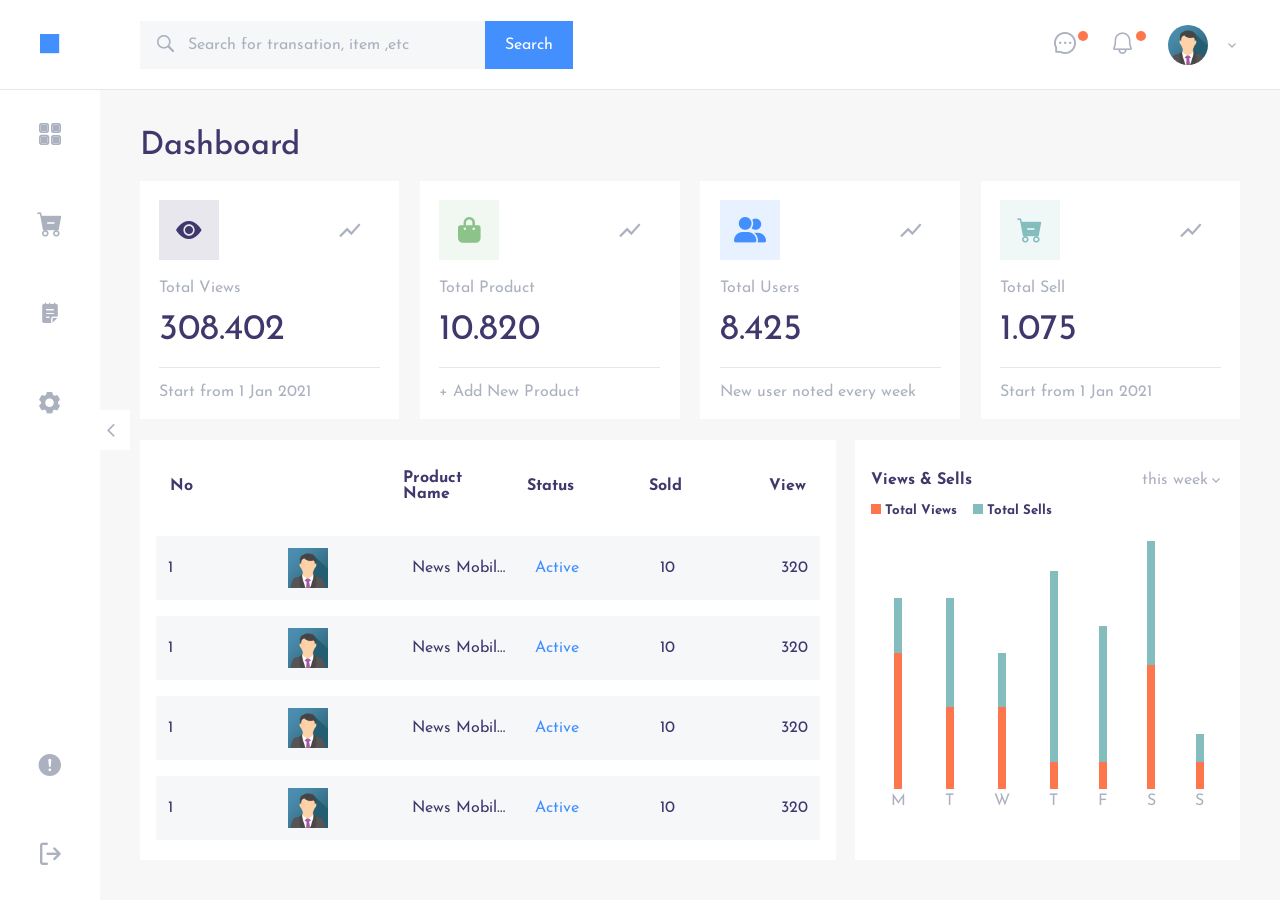
==== commit 109ff592: "feat:fix change" ====
--- a/scss/index.html
+++ b/scss/index.html
@@ -22,7 +22,8 @@
                 <div class="search">
                     <div class="search-input row align-center">
                         <label for="input-search"><span class="search-icon icon-search"></span></label>
-                        <input type="search" class="input" placeholder="Search for transation, item ,etc" id="input-search">
+                        <input type="search" class="input" placeholder="Search for transation, item ,etc"
+                            id="input-search">
                         <button class="button search-button" type="button">Search</button>
                     </div>
                 </div>
@@ -41,11 +42,11 @@
             </div>
 
         </header>
-        <!-- header:start -->
-
+
+        <!-- header:end -->
         <div class="content-wrapper flex-grow-1 row overflow-hidden">
             <!-- sidebar:start -->
-            <input type="checkbox" id="chekbox" style="display: none;">
+            <input type="checkbox" id="chekbox">
             <aside class="sidebar h-100">
                 <!-- navbar:start -->
                 <nav class="navbar colum align-center space-between h-100 ">
@@ -196,139 +197,145 @@
                 <!-- card-view-end -->
 
                 <!-- analysis-view-start -->
-                <div class="analysis-view row w-100 vertical-scroll">
+                <div class="analysis-view row w-100 overflow-hidden">
                     <!-- table:start -->
-                    <div class="table-inner">
-                        <table class="table w-100">
-                            <thead class="heading">
-                                <tr>
-                                    <th>No</th>
-                                    <th></th>
-                                    <th>Product Name</th>
-                                    <th>Status</th>
-                                    <th>Sold</th>
-                                    <th>View</th>
-                                </tr>
-                            </thead>
-                        </table>
-                        <table class="table w-100">
-                            <tbody class="vertical-scroll ">
-                                <tr>
-                                    <td>1</td>
-                                    <td>
-                                        <figure class="cell-profile"><img src="./assets/images/img_avatar.png"
-                                                alt="user_profile"></figure>
-                                    </td>
-                                    <td>News Mobile App Ui KIT f..</td>
-                                    <td class="active">Active</td>
-                                    <td>10</td>
-                                    <td>320</td>
-                                </tr>
-                                <tr>
-                                    <td>1</td>
-                                    <td>
-                                        <figure class="cell-profile"><img src="./assets/images/img_avatar.png"
-                                                alt="user_profile"></figure>
-                                    </td>
-                                    <td>News Mobile App Ui KIT f..</td>
-                                    <td class="active">Active</td>
-                                    <td>10</td>
-                                    <td>320</td>
-                                </tr>
-                                <tr>
-                                    <td>1</td>
-                                    <td>
-                                        <figure class="cell-profile"><img src="./assets/images/img_avatar.png"
-                                                alt="user_profile"></figure>
-                                    </td>
-                                    <td>News Mobile App Ui KIT f..</td>
-                                    <td class="active">Active</td>
-                                    <td>10</td>
-                                    <td>320</td>
-                                </tr>
-                                <tr>
-                                    <td>1</td>
-                                    <td>
-                                        <figure class="cell-profile"><img src="./assets/images/img_avatar.png"
-                                                alt="user_profile"></figure>
-                                    </td>
-                                    <td>News Mobile App Ui KIT f..</td>
-                                    <td class="active">Active</td>
-                                    <td>10</td>
-                                    <td>320</td>
-                                </tr>
-                            </tbody>
-                        </table>
-                    </div>
-                    <!-- table:end -->
-
-                    <!-- statistics:start -->
-                    
-                        <div class="statistics">
-                            <div class="statistics-details row align-center space-between">
-                                <h5 class="details">Views & Sells</h5>
-                                <p class="week-options row align-center">this week <span class="icon-keyboard_arrow_down"></span></p>
-                                
-                            </div>
-                            <div class="statistics-info row align-center">
-                                <div class="info row align-center">
-                                    <span class="icon icon-stop2"></span> 
-                                    <h5>Total Views</h5>
-                                </div>
-                                <div class="info row align-center ">
-                                    <span class="icon icon-stop2"></span>
-                                    <h5>Total Sells</h5>
-                                </div>
-                            </div>
-                            <!-- graph:start     -->
-                            <div class="statistics-graph row">
-                                <div class="grid-line">
-                                    <div class="sell h-20"></div>
-                                    <div class="view h-50"></div>
-                                    <p>M</p>
-                                </div>
-                                <div class="grid-line">
-                                    <div class="sell h-40"></div>
-                                    <div class="view h-30"></div>
-                                    <p>T</p>
-                                </div>
-                                <div class="grid-line">
-                                    <div class="sell h-20"></div>
-                                    <div class="view h-30"></div>
-                                    <p>W</p>
-                                </div>
-                                <div class="grid-line">
-                                    <div class="sell h-70"></div>
-                                    <div class="view h-10" ></div>
-                                    <p>T</p>
-                                </div>
-                                <div class="grid-line">
-                                    <div class="sell h-50"></div>
-                                    <div class="view h-10"></div>
-                                    <p>F</p>
-                                </div>
-                                <div class="grid-line">
-                                    <div class="sell h-50"></div>
-                                    <div class="view h-50"></div>
-                                    <p>S</p>
-                                </div>
-                                <div class="grid-line">
-                                    <div class="sell h-10"></div>
-                                    <div class="view h-10"></div>
-                                    <p>S</p>
-                                </div>
-                            </div>
-                            <!-- graph:end     -->
-                        </div>        
-                  <!-- statistics:end -->
-
-
+                    <div class="table-inner colum">
+                        <div class="table-heading w-100">
+                            <table class="table w-100">
+                                <thead class="heading">
+                                    <tr>
+                                        <th>No</th>
+                                        <th> </figure></th>
+                                        <th>Product Name</th>
+                                        <th>Status</th>
+                                        <th>Sold</th>
+                                        <th>View</th>
+                                    </tr>
+                                </thead>
+
+                            </table>
+                        </div>
+
+                        <div class="table-scroll" class="vertical-scroll w-100">
+                            <table class="table w-100">
+                                <tbody>
+                                    <tr>
+                                        <td>1</td>
+                                        <td>
+                                            <figure class="cell-profile"><img src="./assets/images/img_avatar.png"
+                                                    alt="user_profile"></figure>
+                                        </td>
+                                        <td class="product">News Mobile App Ui KIT </td>
+                                        <td class="active">Active</td>
+                                        <td>10</td>
+                                        <td>320</td>
+                                    </tr>
+                                    <tr>
+                                        <td>1</td>
+                                        <td>
+                                            <figure class="cell-profile"><img src="./assets/images/img_avatar.png"
+                                                    alt="user_profile"></figure>
+                                        </td>
+                                        <td class="product">News Mobile App Ui KIT </td>
+                                        <td class="active">Active</td>
+                                        <td>10</td>
+                                        <td>320</td>
+                                    </tr>
+                                    <tr>
+                                        <td>1</td>
+                                        <td>
+                                            <figure class="cell-profile"><img src="./assets/images/img_avatar.png"
+                                                    alt="user_profile"></figure>
+                                        </td>
+                                        <td class="product">News Mobile App Ui KIT f</td>
+                                        <td class="active">Active</td>
+                                        <td>10</td>
+                                        <td>320</td>
+                                    </tr>
+                                    <tr>
+                                        <td>1</td>
+                                        <td>
+                                            <figure class="cell-profile"><img src="./assets/images/img_avatar.png"
+                                                    alt="user_profile"></figure>
+                                        </td>
+                                        <td class="product">News Mobile App Ui KIT f</td>
+                                        <td class="active">Active</td>
+                                        <td>10</td>
+                                        <td>320</td>
+                                    </tr>
+                                </tbody>
+                            </table>
+                        </div>
+                    </div>
+                       <!-- statistics:start -->
+                       <div class="statistics">
+                        <div class="statistics-details row align-center space-between">
+                            <h5 class="details">Views & Sells</h5>
+                            <p class="week-options row align-center">this week <span
+                                    class="icon-keyboard_arrow_down"></span></p>
+    
+                        </div>
+                        <div class="statistics-info row align-center">
+                            <div class="info row">
+                                <span class="icon-square"></span>
+                                <h5>Total Views</h5>
+                            </div>
+                            <div class="info row">
+                                <span class="icon-square"></span>
+                                <h5>Total Sells</h5>
+                            </div>
+                        </div>
+                        <!-- graph:start     -->
+                        <div class="statistics-graph row">
+                            <div class="grid-line">
+                                <div class="sell h-20"></div>
+                                <div class="view h-50"></div>
+                                <p>M</p>
+                            </div>
+                            <div class="grid-line">
+                                <div class="sell h-40"></div>
+                                <div class="view h-30"></div>
+                                <p>T</p>
+                            </div>
+                            <div class="grid-line">
+                                <div class="sell h-20"></div>
+                                <div class="view h-30"></div>
+                                <p>W</p>
+                            </div>
+                            <div class="grid-line">
+                                <div class="sell h-70"></div>
+                                <div class="view h-10"></div>
+                                <p>T</p>
+                            </div>
+                            <div class="grid-line">
+                                <div class="sell h-50"></div>
+                                <div class="view h-10"></div>
+                                <p>F</p>
+                            </div>
+                            <div class="grid-line">
+                                <div class="sell h-50"></div>
+                                <div class="view h-50"></div>
+                                <p>S</p>
+                            </div>
+                            <div class="grid-line">
+                                <div class="sell h-10"></div>
+                                <div class="view h-10"></div>
+                                <p>S</p>
+                            </div>
+                        </div>
+                        <!-- graph:end     -->
+                    </div>
+                    <!-- statistics:end -->
                 </div>
-                <!-- analysis-view-end -->
-
+                 
+                <!-- table:end -->
+
+            
             </div>
-            <!-- main:end -->
+            <!-- analysis-view-end -->
         </div>
+        <!-- main:end -->
+    </div>
 
     </div>
 </body>
--- a/scss/assets/css/style.css
+++ b/scss/assets/css/style.css
@@ -267,21 +267,25 @@
 .input::-webkit-input-placeholder {
   color: #abb1bf;
   font-size: 1rem;
+  font-weight: 400;
 }
 
 .input:-ms-input-placeholder {
   color: #abb1bf;
   font-size: 1rem;
+  font-weight: 400;
 }
 
 .input::-ms-input-placeholder {
   color: #abb1bf;
   font-size: 1rem;
+  font-weight: 400;
 }
 
 .input::placeholder {
   color: #abb1bf;
   font-size: 1rem;
+  font-weight: 400;
 }
 
 .card-wrapper {
@@ -335,7 +339,6 @@
 }
 
 .card-primary:hover {
-  cursor: pointer;
   background-color: #abb1bf;
   color: #ffffff;
 }
@@ -350,7 +353,6 @@
 }
 
 .card-secondary:hover {
-  cursor: pointer;
   background-color: #3f386c;
   color: #ffffff;
 }
@@ -365,7 +367,6 @@
 }
 
 .card-tertiary:hover {
-  cursor: pointer;
   background-color: #f7f7f7;
   color: #ffffff;
 }
@@ -380,7 +381,6 @@
 }
 
 .card-white:hover {
-  cursor: pointer;
   background-color: white;
   color: #ffffff;
 }
@@ -395,7 +395,6 @@
 }
 
 .card-success:hover {
-  cursor: pointer;
   background-color: #438ffe;
   color: #ffffff;
 }
@@ -410,7 +409,6 @@
 }
 
 .card-info:hover {
-  cursor: pointer;
   background-color: #83bdbe;
   color: #ffffff;
 }
@@ -425,7 +423,6 @@
 }
 
 .card-warning:hover {
-  cursor: pointer;
   background-color: #8bc38a;
   color: #ffffff;
 }
@@ -440,7 +437,6 @@
 }
 
 .card-danger:hover {
-  cursor: pointer;
   background-color: #fe764b;
   color: #ffffff;
 }
@@ -457,6 +453,16 @@
 .table-inner {
   width: 65%;
   padding-right: 1.2rem;
+  overflow: hidden;
+}
+
+.table-scroll {
+  overflow: auto;
+}
+
+.table-scroll .table {
+  padding: 0rem 1rem 1rem 1rem;
+  border-spacing: 0 1rem;
 }
 
 .table {
@@ -464,13 +470,18 @@
   background-color: #ffffff;
   padding: 1rem;
   border-radius: 0;
-  border-spacing: 0 1rem;
   text-align: left;
 }
 
 .table td {
   padding: 0.75rem;
   background-color: #f5f7f9;
+  width: 20%;
+}
+
+.table th {
+  width: 20%;
+  padding: 0.75rem 0.75rem 0rem 0.75rem;
 }
 
 .table td.active {
@@ -488,6 +499,13 @@
   height: auto;
 }
 
+.table .product {
+  white-space: nowrap;
+  max-width: 60px;
+  overflow: hidden;
+  text-overflow: ellipsis;
+}
+
 .header {
   height: 90px;
   background-color: #ffffff;
@@ -495,7 +513,7 @@
 }
 
 .header .header-content {
-  padding: 2.5rem;
+  padding: 1.3rem 2.5rem;
 }
 
 .header .logo {
@@ -579,6 +597,7 @@
   background-color: #ffffff;
   padding: 2rem 1rem 1rem 1rem;
   color: #3f386c;
+  overflow: auto;
 }
 
 .statistics-details {
@@ -589,30 +608,31 @@
   font-size: 1rem;
 }
 
+.statistics .week-options {
+  color: #abb1bf;
+}
+
 .statistics-info {
   padding-bottom: 1rem;
 }
 
-.statistics-info .info {
-  font-size: 1rem;
+.statistics-info .icon-square {
+  height: 10px;
+  width: 10px;
+  margin-right: 0.25rem;
+  background-color: #83bdbe;
 }
 
 .statistics-info .info:first-child {
-  margin-right: 1.25rem;
-}
-
-.statistics-info .info:first-child span {
-  color: #83bdbe;
-  margin-right: 0.25rem;
-}
-
-.statistics-info .info:last-child span {
-  color: #fe764b;
-  margin-right: 0.25rem;
+  margin-right: 1rem;
+}
+
+.statistics-info .info:first-child .icon-square {
+  background-color: #fe764b;
 }
 
 .statistics-graph {
-  max-height: 250px;
+  max-height: 280px;
   height: 100%;
   -ms-flex-pack: distribute;
       justify-content: space-around;
@@ -632,6 +652,7 @@
   -webkit-box-pack: end;
       -ms-flex-pack: end;
           justify-content: flex-end;
+  padding-top: 0.5rem;
 }
 
 .statistics-graph .grid-line .sell, .statistics-graph .grid-line .view {
@@ -673,6 +694,10 @@
 .sidebar .icons {
   color: #abb1bf;
   font-size: 1.6rem;
+}
+
+#chekbox {
+  display: none;
 }
 
 .click-toggle {
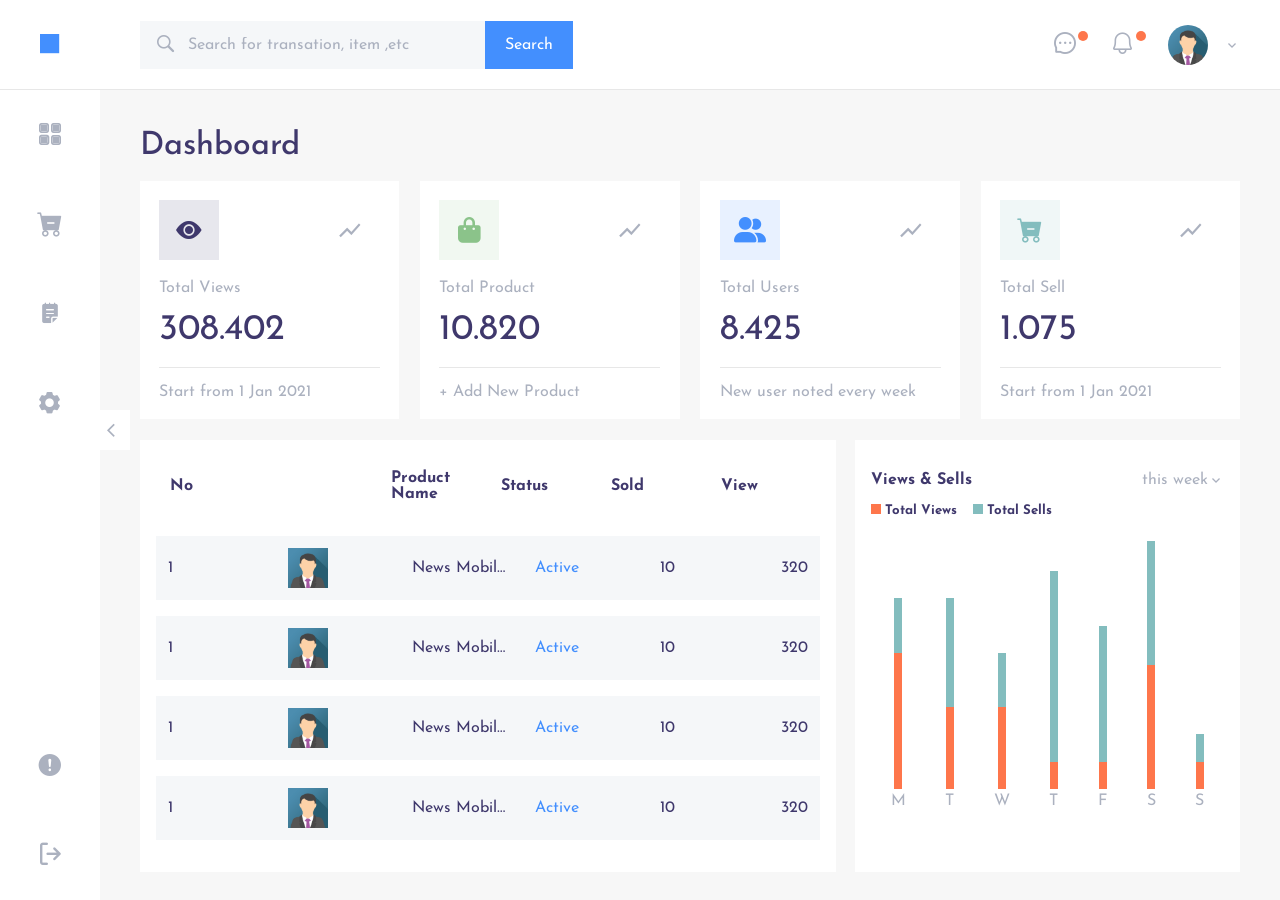
==== commit c04f33ca: "feat:responsive" ====
--- a/scss/index.html
+++ b/scss/index.html
@@ -27,6 +27,7 @@
                         <button class="button search-button" type="button">Search</button>
                     </div>
                 </div>
+                <input type="checkbox" id="header-expand">
                 <div class="header-profile row align-center">
                     <a href="#" class="notification nav-link-success">
                         <span class="icons icon-message"></span>
@@ -39,6 +40,7 @@
                     </figure>
                     <span class="icon-keyboard_arrow_down"></span>
                 </div>
+                    <label for="header-expand" class="header-expand"><span class="icon-arrow_back"></span></label>
             </div>
 
         </header>
@@ -197,7 +199,7 @@
                 <!-- card-view-end -->
 
                 <!-- analysis-view-start -->
-                <div class="analysis-view row w-100 overflow-hidden">
+                <div class="analysis-view row w-100">
                     <!-- table:start -->
                     <div class="table-inner colum">
                         <div class="table-heading w-100">
--- a/scss/assets/css/style.css
+++ b/scss/assets/css/style.css
@@ -1,5 +1,5 @@
 @import url("https://fonts.googleapis.com/css2?family=Josefin+Sans:wght@400;500;700&display=swap");
-.card-wrapper .card, .card-wrapper .card .card-icon, .card-wrapper .card .card-title, .card-wrapper .card .card-counter, .sidebar, .sidebar .icons, .click-toggle, .click-toggle span {
+.card-wrapper .card, .card-wrapper .card .card-icon, .card-wrapper .card .card-title, .card-wrapper .card .card-counter, .header .header-profile, .sidebar, .sidebar .icons, .click-toggle, .click-toggle span {
   -webkit-transition: all 0.4s ease-in-out;
   transition: all 0.4s ease-in-out;
 }
@@ -450,6 +450,31 @@
   background-color: rgba(255, 255, 255, 0.12);
 }
 
+@media only screen and (max-width: 991px) {
+  .card-wrapper {
+    width: 50%;
+  }
+  .card-wrapper:nth-child(1), .card-wrapper:nth-child(2) {
+    margin-bottom: 1.3rem;
+  }
+}
+
+@media only screen and (max-width: 768px) {
+  .card-wrapper {
+    width: 100%;
+  }
+  .card-wrapper:nth-child(1), .card-wrapper:nth-child(2) {
+    margin-bottom: 1rem;
+  }
+}
+
+@media only screen and (max-width: 576px) {
+  .card-wrapper {
+    width: 100%;
+    margin-bottom: 1rem;
+  }
+}
+
 .table-inner {
   width: 65%;
   padding-right: 1.2rem;
@@ -480,7 +505,7 @@
 }
 
 .table th {
-  width: 20%;
+  width: 16%;
   padding: 0.75rem 0.75rem 0rem 0.75rem;
 }
 
@@ -519,6 +544,10 @@
 .header .logo {
   width: 100px;
   color: #438ffe;
+}
+
+.header .header-expand, .header #header-expand {
+  display: none;
 }
 
 .header .avtar {
@@ -576,8 +605,40 @@
   left: auto;
 }
 
+@media only screen and (max-width: 991px) {
+  .header .logo {
+    width: 50px;
+  }
+}
+
+@media only screen and (max-width: 768px) {
+  .header .header-profile {
+    width: 0px;
+    overflow: hidden;
+    -webkit-transition: all 0.7s ease;
+    transition: all 0.7s ease;
+  }
+  .header .logo {
+    width: 50px;
+  }
+  .header .header-expand {
+    display: block;
+  }
+  .header .notification .icons::after {
+    background-color: transparent;
+  }
+  .header #header-expand:checked ~ .header-profile {
+    width: 100%;
+    overflow: unset;
+  }
+  .header #header-expand:checked ~ .header-profile .notification .icons::after {
+    background-color: #fe764b;
+  }
+}
+
 .main-content {
   padding: 2.5rem;
+  overflow: auto;
 }
 
 .main-content .title {
@@ -670,9 +731,23 @@
   color: #abb1bf;
 }
 
+@media only screen and (max-width: 1200px) {
+  .analysis-view {
+    overflow: hidden;
+  }
+}
+
+@media only screen and (max-width: 991px) {
+  .analysis-view {
+    overflow: unset;
+  }
+}
+
 .sidebar {
   -ms-flex-preferred-size: 100px;
       flex-basis: 100px;
+  -ms-flex-negative: 0;
+      flex-shrink: 0;
   background-color: #ffffff;
   position: relative;
   overflow: hidden;
@@ -739,4 +814,18 @@
   -webkit-transform: rotate(180deg);
           transform: rotate(180deg);
 }
+
+@media only screen and (max-width: 991px) {
+  .sidebar {
+    -ms-flex-preferred-size: 50px;
+        flex-basis: 50px;
+  }
+  .click-toggle {
+    position: absolute;
+    top: auto;
+    right: auto;
+    bottom: 50%;
+    left: 50px;
+  }
+}
 /*# sourceMappingURL=style.css.map */
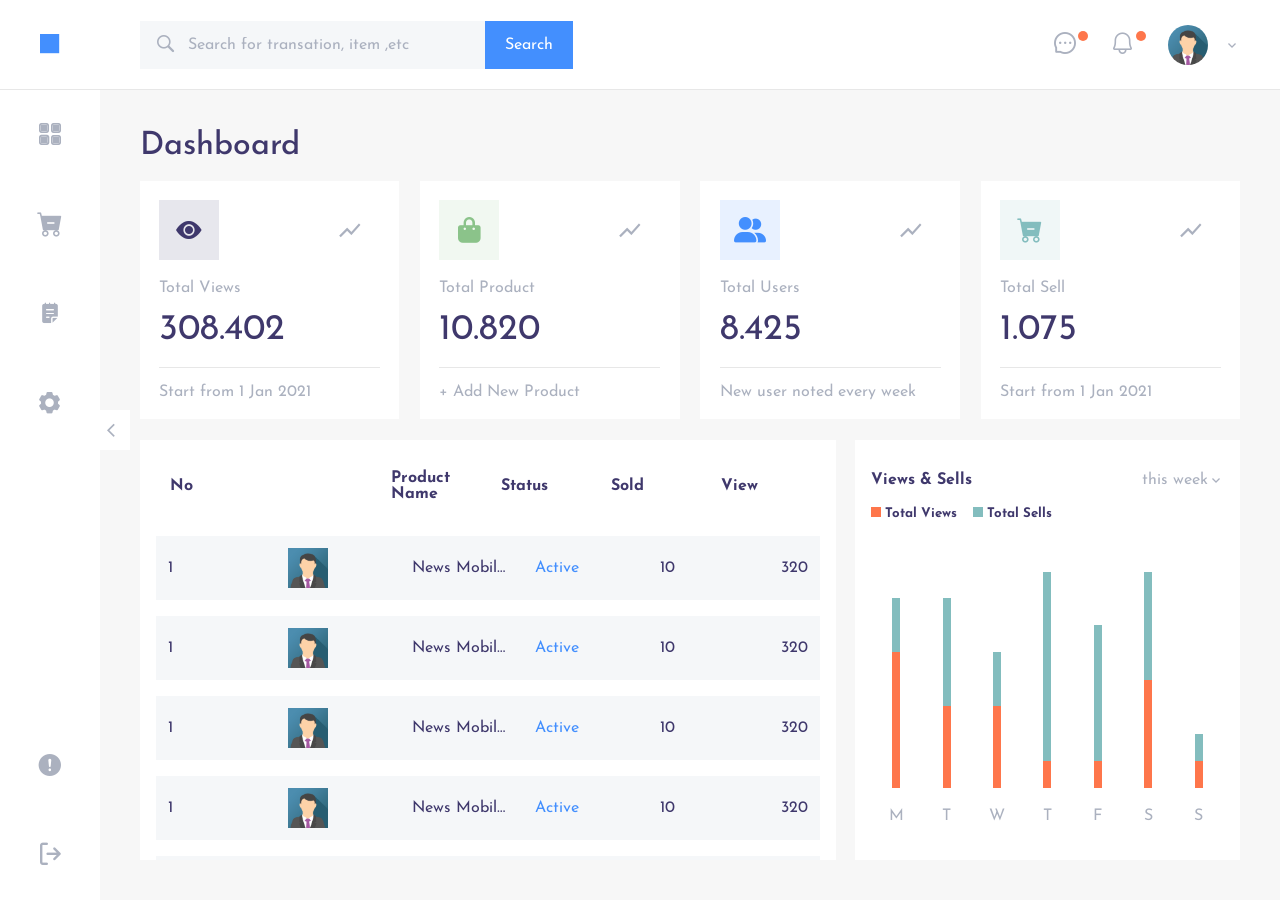
==== commit f65cd8e0: "feat:responsive" ====
--- a/scss/index.html
+++ b/scss/index.html
@@ -18,6 +18,8 @@
             <div class="header-brand row align-center logo justify-center">
                 <span class="icons icon-stop2"></span>
             </div>
+            <label for="header-expand" class="header-expand"><span class="icon-arrow_back"></span></label>
+            <input type="checkbox" id="header-expand">
             <div class="header-content row align-center space-between flex-grow-1">
                 <div class="search">
                     <div class="search-input row align-center">
@@ -27,7 +29,6 @@
                         <button class="button search-button" type="button">Search</button>
                     </div>
                 </div>
-                <input type="checkbox" id="header-expand">
                 <div class="header-profile row align-center">
                     <a href="#" class="notification nav-link-success">
                         <span class="icons icon-message"></span>
@@ -40,12 +41,13 @@
                     </figure>
                     <span class="icon-keyboard_arrow_down"></span>
                 </div>
-                    <label for="header-expand" class="header-expand"><span class="icon-arrow_back"></span></label>
             </div>
 
         </header>
 
         <!-- header:end -->
+        
+        <!-- main:start -->
         <div class="content-wrapper flex-grow-1 row overflow-hidden">
             <!-- sidebar:start -->
             <input type="checkbox" id="chekbox">
@@ -199,7 +201,7 @@
                 <!-- card-view-end -->
 
                 <!-- analysis-view-start -->
-                <div class="analysis-view row w-100">
+                <div class="analysis-view row w-100 overflow-hidden">
                     <!-- table:start -->
                     <div class="table-inner colum">
                         <div class="table-heading w-100">
@@ -265,12 +267,35 @@
                                         <td>10</td>
                                         <td>320</td>
                                     </tr>
+                                    <tr>
+                                        <td>1</td>
+                                        <td>
+                                            <figure class="cell-profile"><img src="./assets/images/img_avatar.png"
+                                                    alt="user_profile"></figure>
+                                        </td>
+                                        <td class="product">News Mobile App Ui KIT f</td>
+                                        <td class="active">Active</td>
+                                        <td>10</td>
+                                        <td>320</td>
+                                    </tr>
+                                    <tr>
+                                        <td>1</td>
+                                        <td>
+                                            <figure class="cell-profile"><img src="./assets/images/img_avatar.png"
+                                                    alt="user_profile"></figure>
+                                        </td>
+                                        <td class="product">News Mobile App Ui KIT f</td>
+                                        <td class="active">Active</td>
+                                        <td>10</td>
+                                        <td>320</td>
+                                    </tr>
                                 </tbody>
                             </table>
                         </div>
                     </div>
                        <!-- statistics:start -->
-                       <div class="statistics">
+                       <div class="statistics colum space-between">
+                           <div>
                         <div class="statistics-details row align-center space-between">
                             <h5 class="details">Views & Sells</h5>
                             <p class="week-options row align-center">this week <span
@@ -286,6 +311,7 @@
                                 <span class="icon-square"></span>
                                 <h5>Total Sells</h5>
                             </div>
+                        </div>
                         </div>
                         <!-- graph:start     -->
                         <div class="statistics-graph row">
--- a/scss/assets/css/style.css
+++ b/scss/assets/css/style.css
@@ -1,7 +1,7 @@
 @import url("https://fonts.googleapis.com/css2?family=Josefin+Sans:wght@400;500;700&display=swap");
-.card-wrapper .card, .card-wrapper .card .card-icon, .card-wrapper .card .card-title, .card-wrapper .card .card-counter, .header .header-profile, .sidebar, .sidebar .icons, .click-toggle, .click-toggle span {
-  -webkit-transition: all 0.4s ease-in-out;
-  transition: all 0.4s ease-in-out;
+.card-wrapper .card, .card-wrapper .card .card-icon, .card-wrapper .card .card-title, .card-wrapper .card .card-counter, .header .header-profile, .header .search, .sidebar, .sidebar .icons, .click-toggle, .click-toggle span {
+  -webkit-transition: all 0.4s;
+  transition: all 0.4s;
 }
 
 *, ::after, ::before {
@@ -478,6 +478,7 @@
 .table-inner {
   width: 65%;
   padding-right: 1.2rem;
+  max-height: 500px;
   overflow: hidden;
 }
 
@@ -531,10 +532,32 @@
   text-overflow: ellipsis;
 }
 
+@media only screen and (max-width: 991px) {
+  .analysis-view {
+    -webkit-box-orient: vertical;
+    -webkit-box-direction: normal;
+        -ms-flex-direction: column;
+            flex-direction: column;
+  }
+  .table-inner {
+    width: 100%;
+    padding-right: 0rem;
+    margin-bottom: 1rem;
+  }
+  .statistics {
+    width: 100%;
+  }
+}
+
 .header {
   height: 90px;
   background-color: #ffffff;
   border-bottom: 0.01rem solid #e7e7e7;
+}
+
+.header .header-brand {
+  -ms-flex-negative: 0;
+      flex-shrink: 0;
 }
 
 .header .header-content {
@@ -612,27 +635,17 @@
 }
 
 @media only screen and (max-width: 768px) {
-  .header .header-profile {
-    width: 0px;
-    overflow: hidden;
-    -webkit-transition: all 0.7s ease;
-    transition: all 0.7s ease;
-  }
-  .header .logo {
-    width: 50px;
-  }
-  .header .header-expand {
-    display: block;
-  }
-  .header .notification .icons::after {
-    background-color: transparent;
-  }
-  .header #header-expand:checked ~ .header-profile {
-    width: 100%;
-    overflow: unset;
-  }
-  .header #header-expand:checked ~ .header-profile .notification .icons::after {
-    background-color: #fe764b;
+  .header-content {
+    -webkit-box-orient: vertical;
+    -webkit-box-direction: normal;
+        -ms-flex-direction: column;
+            flex-direction: column;
+  }
+}
+
+@media only screen and (max-width: 576px) {
+  .header .header-content {
+    padding: 1.3rem 2rem;
   }
 }
 
@@ -662,7 +675,7 @@
 }
 
 .statistics-details {
-  padding-bottom: 1rem;
+  padding-bottom: 1.2rem;
 }
 
 .statistics .details {
@@ -727,7 +740,7 @@
 }
 
 .statistics-graph .grid-line p {
-  padding: 0.25rem;
+  padding: 1.25rem 0rem;
   color: #abb1bf;
 }
 
@@ -740,6 +753,17 @@
 @media only screen and (max-width: 991px) {
   .analysis-view {
     overflow: unset;
+  }
+  .analysis-view .statistics {
+    width: 100%;
+    overflow: hidden;
+    min-height: 400px;
+  }
+}
+
+@media only screen and (max-width: 576px) {
+  .main-content {
+    padding: 2rem;
   }
 }
 
@@ -828,4 +852,10 @@
     left: 50px;
   }
 }
+
+@media only screen and (max-width: 576px) {
+  .click-toggle {
+    width: 20px;
+  }
+}
 /*# sourceMappingURL=style.css.map */
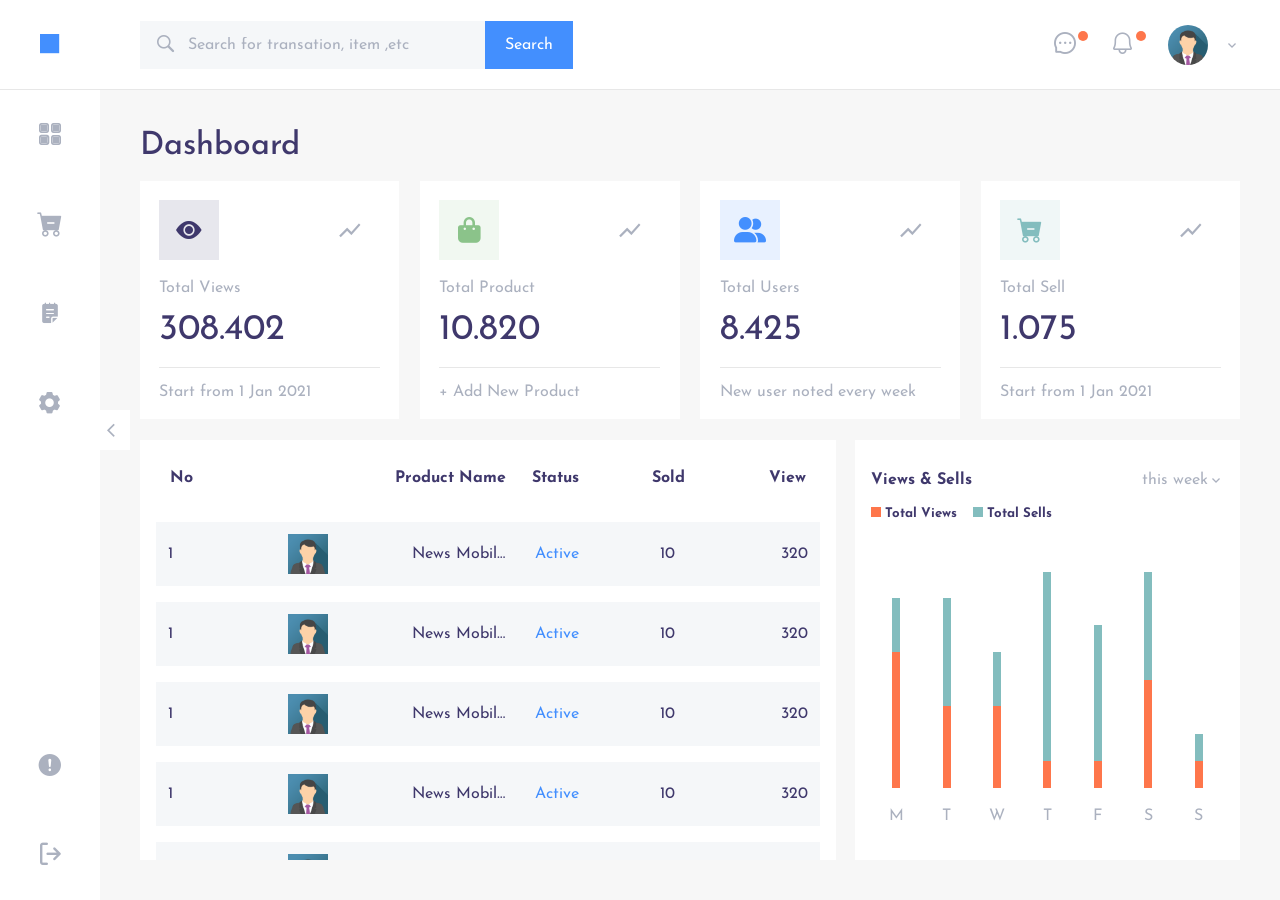
==== commit 05d951d3: "feat:responsive" ====
--- a/scss/index.html
+++ b/scss/index.html
@@ -18,30 +18,36 @@
             <div class="header-brand row align-center logo justify-center">
                 <span class="icons icon-stop2"></span>
             </div>
-            <label for="header-expand" class="header-expand"><span class="icon-arrow_back"></span></label>
-            <input type="checkbox" id="header-expand">
-            <div class="header-content row align-center space-between flex-grow-1">
-                <div class="search">
-                    <div class="search-input row align-center">
-                        <label for="input-search"><span class="search-icon icon-search"></span></label>
-                        <input type="search" class="input" placeholder="Search for transation, item ,etc"
-                            id="input-search">
-                        <button class="button search-button" type="button">Search</button>
-                    </div>
-                </div>
-                <div class="header-profile row align-center">
-                    <a href="#" class="notification nav-link-success">
-                        <span class="icons icon-message"></span>
-                    </a>
-                    <a href="#" class="notification nav-link-secondary">
-                        <span class="icons icon-bell"></span>
-                    </a>
-                    <figure class="avtar overflow-hidden row align-center">
-                        <img src="./assets/images/img_avatar.png" alt="user_profile">
-                    </figure>
-                    <span class="icon-keyboard_arrow_down"></span>
+            <div class="header-right row align-center flex-grow-1">
+                
+                <div class="header-content row align-center space-between flex-grow-1">
+                    <div class="search">
+                        <div class="search-input row align-center">
+                            <label for="input-search"><span class="search-icon icon-search"></span></label>
+                            <input type="search" class="input" placeholder="Search for transation, item ,etc"
+                                id="input-search">
+                            <button class="button search-button" type="button">Search</button>
+                        </div>
+                    </div>
+                    <div class="toggle-icon">
+                        <label for="header-expand" class="header-expand"><span class="icon-arrow_back"></span></label>
+                    </div>
+                    <input type="checkbox" id="header-expand">
+                    <div class="header-profile row align-center">
+                        <a href="#" class="notification nav-link-success">
+                            <span class="icons icon-message"></span>
+                        </a>
+                        <a href="#" class="notification nav-link-secondary">
+                            <span class="icons icon-bell"></span>
+                        </a>
+                        <figure class="avtar overflow-hidden row align-center">
+                            <img src="./assets/images/img_avatar.png" alt="user_profile">
+                        </figure>
+                        <span class="icon-keyboard_arrow_down"></span>
+                    </div>
                 </div>
             </div>
+         
 
         </header>
 
@@ -210,18 +216,27 @@
                                     <tr>
                                         <th>No</th>
                                         <th> </figure></th>
-                                        <th>Product Name</th>
+                                        <th class="product-name">Product Name</th>
                                         <th>Status</th>
                                         <th>Sold</th>
                                         <th>View</th>
                                     </tr>
                                 </thead>
+                                <tbody class="table-heading"> 
+                                    <td></td>
+                                    <td></td>
+                                    <td></td>
+                                    <td></td>
+                                    <td></td>
+                                    <td></td>
+                                </tbody>
 
                             </table>
                         </div>
 
                         <div class="table-scroll" class="vertical-scroll w-100">
                             <table class="table w-100">
+                          
                                 <tbody>
                                     <tr>
                                         <td>1</td>
--- a/scss/assets/css/style.css
+++ b/scss/assets/css/style.css
@@ -1,5 +1,6 @@
 @import url("https://fonts.googleapis.com/css2?family=Josefin+Sans:wght@400;500;700&display=swap");
-.card-wrapper .card, .card-wrapper .card .card-icon, .card-wrapper .card .card-title, .card-wrapper .card .card-counter, .header .header-profile, .header .search, .sidebar, .sidebar .icons, .click-toggle, .click-toggle span {
+.card-wrapper .card, .card-wrapper .card .card-icon, .card-wrapper .card .card-title, .card-wrapper .card .card-counter, .header, .header .header-right, .header .header-profile,
+.header .header-content, .header .search-input .input, .sidebar, .sidebar .nav-link, .sidebar .icons, .click-toggle, .click-toggle span {
   -webkit-transition: all 0.4s;
   transition: all 0.4s;
 }
@@ -290,7 +291,7 @@
 
 .card-wrapper {
   width: 25%;
-  padding: 0 0.65rem;
+  padding: 0 0.65rem 1.3rem 0.65rem;
 }
 
 .card-wrapper .card {
@@ -454,24 +455,29 @@
   .card-wrapper {
     width: 50%;
   }
-  .card-wrapper:nth-child(1), .card-wrapper:nth-child(2) {
-    margin-bottom: 1.3rem;
-  }
 }
 
 @media only screen and (max-width: 768px) {
+  .card-view {
+    margin: 0;
+  }
   .card-wrapper {
     width: 100%;
   }
-  .card-wrapper:nth-child(1), .card-wrapper:nth-child(2) {
-    margin-bottom: 1rem;
-  }
 }
 
 @media only screen and (max-width: 576px) {
+  body {
+    font-size: 0.8rem;
+  }
+}
+
+@media only screen and (max-width: 420px) {
   .card-wrapper {
-    width: 100%;
-    margin-bottom: 1rem;
+    padding: 0 0.65rem 1rem 0.65rem;
+  }
+  .card-wrapper .card .card-counter {
+    font-size: 2rem;
   }
 }
 
@@ -489,6 +495,11 @@
 .table-scroll .table {
   padding: 0rem 1rem 1rem 1rem;
   border-spacing: 0 1rem;
+}
+
+.table .table-heading td {
+  background-color: #ffffff;
+  padding: 0px;
 }
 
 .table {
@@ -510,6 +521,10 @@
   padding: 0.75rem 0.75rem 0rem 0.75rem;
 }
 
+.table .product-name {
+  white-space: nowrap;
+}
+
 .table td.active {
   color: #438ffe;
 }
@@ -549,10 +564,18 @@
   }
 }
 
+#header-expand {
+  display: none;
+  cursor: pointer;
+}
+
 .header {
+  position: relative;
   height: 90px;
   background-color: #ffffff;
   border-bottom: 0.01rem solid #e7e7e7;
+  -ms-flex-negative: 0;
+      flex-shrink: 0;
 }
 
 .header .header-brand {
@@ -560,17 +583,9 @@
       flex-shrink: 0;
 }
 
-.header .header-content {
-  padding: 1.3rem 2.5rem;
-}
-
 .header .logo {
   width: 100px;
   color: #438ffe;
-}
-
-.header .header-expand, .header #header-expand {
-  display: none;
 }
 
 .header .avtar {
@@ -583,6 +598,10 @@
 .header .avtar img {
   height: 100%;
   width: auto;
+}
+
+.header .header-right {
+  padding: 0rem 2.5rem;
 }
 
 .header .search-input {
@@ -616,7 +635,7 @@
 }
 
 .header .notification .icons::after {
-  content: '';
+  content: "";
   height: 10px;
   width: 10px;
   border-radius: 50%;
@@ -628,6 +647,10 @@
   left: auto;
 }
 
+.header .toggle-icon {
+  display: none;
+}
+
 @media only screen and (max-width: 991px) {
   .header .logo {
     width: 50px;
@@ -635,17 +658,117 @@
 }
 
 @media only screen and (max-width: 768px) {
-  .header-content {
+  .header .search-input .input {
+    font-size: 0.8rem;
+    width: 250px;
+  }
+  .header .search-input .button {
+    font-size: 0.8rem;
+  }
+  .header .toggle-icon {
+    display: block;
+    -webkit-transform: rotate(-90deg);
+            transform: rotate(-90deg);
+  }
+  .header .header-content {
+    position: relative;
+    z-index: 99;
+  }
+  .header .header-profile {
     -webkit-box-orient: vertical;
     -webkit-box-direction: normal;
         -ms-flex-direction: column;
             flex-direction: column;
+    width: 80px;
+    overflow: hidden;
+    position: absolute;
+    right: 10px;
+    top: 40px;
+    padding: 1rem 0;
+    -webkit-transform: translateY(-100%);
+            transform: translateY(-100%);
+    opacity: 0;
+    background-color: #ffffff;
+    -webkit-box-shadow: 0px 0px 4px rgba(0, 0, 0, 0.35);
+            box-shadow: 0px 0px 4px rgba(0, 0, 0, 0.35);
+  }
+  .header .header-profile .notification {
+    padding: 0.25rem;
+    margin-right: 0;
+  }
+  .header .header-profile .avtar {
+    margin-right: 0;
+  }
+  .header .header-profile .icon-keyboard_arrow_down {
+    display: none;
+  }
+  #header-expand:checked ~ .header-profile {
+    -webkit-transform: translateY(0);
+            transform: translateY(0);
+    opacity: 1;
   }
 }
 
 @media only screen and (max-width: 576px) {
-  .header .header-content {
-    padding: 1.3rem 2rem;
+  .header .search-input .input {
+    font-size: 0.8rem;
+    width: 200px;
+    padding: 0.8rem 1rem 0.8rem 1.8rem;
+    top: 0.8rem;
+  }
+  .header .search-input .input::-webkit-input-placeholder {
+    font-size: 0.8rem;
+  }
+  .header .search-input .input:-ms-input-placeholder {
+    font-size: 0.8rem;
+  }
+  .header .search-input .input::-ms-input-placeholder {
+    font-size: 0.8rem;
+  }
+  .header .search-input .input::placeholder {
+    font-size: 0.8rem;
+  }
+  .header .search-input .search-icon {
+    font-size: 1rem;
+  }
+  .header .search-input .button {
+    font-size: 0.8rem;
+    padding: 0.8rem;
+  }
+}
+
+@media only screen and (max-width: 420px) {
+  .header .header-right {
+    padding: 0rem 1rem 0rem 0rem;
+  }
+  .header .search-input .input {
+    font-size: 0.8rem;
+    width: 0px;
+    padding: 0.8rem 1rem 0.8rem 1.8rem;
+    top: 0.8rem;
+  }
+  .header .search-input .input:focus {
+    width: 250px;
+  }
+  .header .search-input .input::-webkit-input-placeholder {
+    font-size: 0.8rem;
+  }
+  .header .search-input .input:-ms-input-placeholder {
+    font-size: 0.8rem;
+  }
+  .header .search-input .input::-ms-input-placeholder {
+    font-size: 0.8rem;
+  }
+  .header .search-input .input::placeholder {
+    font-size: 0.8rem;
+  }
+  .header .search-input .search-icon {
+    font-size: 1rem;
+  }
+  .header .search-input .button {
+    display: none;
+    font-size: 0.8rem;
+    padding: 0.8rem;
   }
 }
 
@@ -662,7 +785,7 @@
 }
 
 .card-view {
-  margin: 0rem -0.65rem 1.3rem;
+  margin: 0rem -0.65rem;
 }
 
 .statistics {
@@ -746,7 +869,7 @@
 
 @media only screen and (max-width: 1200px) {
   .analysis-view {
-    overflow: hidden;
+    overflow: unset;
   }
 }
 
@@ -763,7 +886,17 @@
 
 @media only screen and (max-width: 576px) {
   .main-content {
-    padding: 2rem;
+    padding: 1.5rem;
+  }
+}
+
+@media only screen and (max-width: 420px) {
+  .main-content {
+    padding: 1rem;
+  }
+  .main-content .title {
+    font-size: 1.5rem;
+    margin-bottom: 1rem;
   }
 }
 
@@ -830,6 +963,11 @@
       flex-basis: 0;
 }
 
+#chekbox:checked + .sidebar .nav-link {
+  -webkit-transform: translateX(-50px);
+          transform: translateX(-50px);
+}
+
 #chekbox:checked + .sidebar ~ .click-toggle {
   left: 0;
 }
@@ -856,6 +994,28 @@
 @media only screen and (max-width: 576px) {
   .click-toggle {
     width: 20px;
+    z-index: 9;
+  }
+}
+
+@media only screen and (max-width: 420px) {
+  .sidebar {
+    position: absolute;
+    width: 50px;
+    z-index: 99;
+  }
+  .sidebar .icons {
+    font-size: 1.4rem;
+  }
+  .main-content {
+    -webkit-filter: blur(1px);
+            filter: blur(1px);
+    pointer-events: none;
+  }
+  #chekbox:checked ~ .main-content {
+    -webkit-filter: blur(0);
+            filter: blur(0);
+    pointer-events: all;
   }
 }
 /*# sourceMappingURL=style.css.map */
